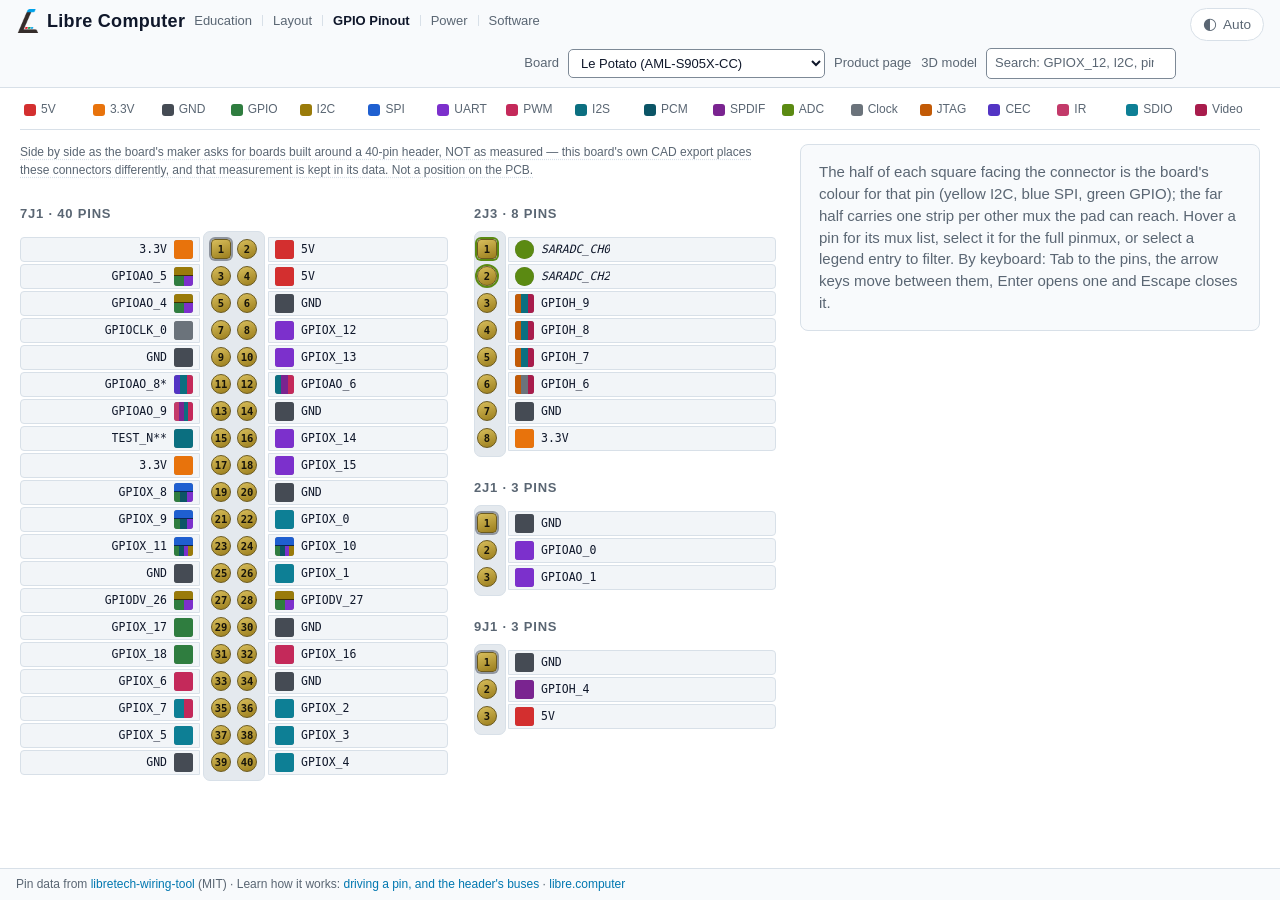
==== index.html @ 4c4eba41 "Skip link and page heading from the kit; kit re-sync - The kit's .lc-skip is the first Tab stop, to " ====
<!DOCTYPE html>
<html lang="en">
<head>
<meta charset="utf-8">
<!-- Scripts from this site only, plus the inline theme snippet by its sha256
     (tools/check-kit.py recomputes it); data, styles and images same-origin,
     data: for the kit's logo. GitHub Pages sets no headers, so it is a meta. -->
<meta http-equiv="Content-Security-Policy" content="default-src 'self'; script-src 'self' 'sha256-ACy4pj93O7g7s8NBZ36xdNPdeBUZ5qKl4pgUR78Pd7E='; style-src 'self' 'unsafe-inline'; img-src 'self' data:; object-src 'none'; base-uri 'none'; form-action 'none'">
<meta name="referrer" content="strict-origin-when-cross-origin">
<meta name="viewport" content="width=device-width, initial-scale=1">
<title>Libre Computer GPIO Pinout</title>
<meta name="description" content="Interactive GPIO pinout and pinmux reference for Libre Computer single-board computers.">
<link rel="icon" href="data:,">
<link rel="stylesheet" href="css/lc-kit.css">
<link rel="stylesheet" href="css/style.css">
<!-- Sets the theme before first paint, so a dark visitor never sees a white
     flash. Must stay inline and must stay ahead of the stylesheets; the copy
     is checked by tools/lc-ui-kit/sync.py against HEAD_SNIPPET in lc-kit.js. -->
<script>try{var p=localStorage.getItem("theme")||"auto";if(p==="dark"||(p==="auto"&&matchMedia("(prefers-color-scheme: dark)").matches))document.documentElement.classList.add("dark")}catch(e){}</script>
</head>
<body class="lc-doc">
<a class="lc-skip" href="#main">Skip to content</a>
<header class="lc-topbar">
  <div class="lc-brand">
    <a class="lc-brand-name" href="https://libre.computer">Libre Computer</a>
    <nav class="lc-sites" aria-label="Libre Computer sites">
      <a class="lc-site" href="https://education.libre.computer/">Education</a>
      <a class="lc-site" data-lc-site href="https://layout.hardware.libre.computer/">Layout</a>
      <a class="lc-site" href="/" aria-current="true">GPIO Pinout</a>
      <a class="lc-site" data-lc-site href="https://power.hardware.libre.computer/">Power</a>
      <a class="lc-site" href="https://u-boot.software.libre.computer/">Software</a>
    </nav>
  </div>
  <div class="lc-controls">
    <label for="board-select">Board</label>
    <select id="board-select" aria-label="Select board"></select>
    <input id="search" type="search" placeholder="Search: GPIOX_12, I2C, pin 7, B4…" autocomplete="off" spellcheck="false" aria-label="Search by pad, function, pin or ball">
  </div>
</header>

<nav id="legend-bar" aria-label="Mux classes"><div id="legend"></div></nav>

<div id="board-flag-slot" hidden></div>

<main id="main">
  <h1 class="lc-vh">GPIO pinout</h1>
  <section id="diagram" aria-label="Pin headers"></section>
  <aside id="panel">
    <button id="sheet-close" type="button">Close &times;</button>
    <div id="pin-detail"></div>
  </aside>
  <!-- after #panel: style.css sizes the panel by `#diagram + #panel` -->
  <p id="pin-keys" hidden>The arrow keys move between pins; Enter opens one, Escape closes it.</p>
</main>

<footer class="lc-footer">
  Pin data from <a href="https://github.com/libre-computer-project/libretech-wiring-tool">libretech-wiring-tool</a> (MIT)
  &middot; Learn how it works: <a href="https://education.libre.computer/modules/io/">driving a pin, and the header's buses</a>
  &middot; <a href="https://libre.computer">libre.computer</a>
</footer>

<div id="tooltip" class="lc-tooltip" hidden></div>
<script type="module" src="js/app.js"></script>
</body>
</html>
---- css/lc-kit.css ----
/* lc-kit 1 sha256:01a3593f5a493ef218f9acd4c7ba61a1d0033705a1d5e2420c07b28e9c751ab0 */
/* Libre Computer hardware-tool shell — shared by the GPIO pinout, the board
   layout viewer and the power tree.
 *
 * These two sites had grown the same header, the same board picker, the same
 * search box and the same footer twice, with the same seven token names holding
 * the same seven values in both. This is that shell, defined once.
 *
 * THEME. Three states, matching libre.computer: light, dark, and auto, which
 * follows the OS and is the default -- a visitor whose desktop is dark should
 * not have to ask twice. The switch is a `dark` class on <html>, set before
 * first paint by the inline script in each page's <head>, so a dark visitor
 * never sees a white flash. Light is the base and dark is the override, because
 * a stylesheet that loses its media query should degrade to the more legible
 * of the two.
 *
 * The dark values are exactly what both sites shipped before this file existed,
 * so adopting the kit changes nothing for a dark visitor and adds a light theme
 * that did not exist.
 *
 * WHAT BELONGS HERE. The shell and nothing else: page frame, top bar, brand,
 * the controls slot, notices, footer, form controls, focus, and the theme
 * button. A site's own subject matter -- the pinout's mux-class colours, the
 * layout viewer's copper-layer colours -- stays in that site's stylesheet,
 * because nothing is shared by having one file know about both.
 *
 * This file is VENDORED. Edit tools/lc-ui-kit/lc-kit.css in the monorepo and
 * run tools/lc-ui-kit/sync.py; a hand-edit here fails each site's CI.
 */

:root {
  color-scheme: light;
  /* one monospace stack for every site (pad names, addresses, code, keys) */
  --mono: ui-monospace, SFMono-Regular, "SF Mono", Menlo, Consolas, monospace;

  --bg: #ffffff;
  --bg-raised: #f8fafc;
  --bg-sunken: #eef2f6;
  --border: #d8e0e8;
  /* A field's edge is the only thing that says "type here", so it needs 3:1
     on the page (WCAG 1.4.11); --border is a divider and stays quiet.
     3.56:1 on --bg, 3.41:1 on --bg-raised. */
  --border-field: #7d8996;
  --text: #0f172a;
  --text-dim: #5a6673;
  /* Blue TEXT on the page ground, so it darkens on white (#0077b0 is 4.92:1)
     and lightens on the dark ground below. Same two shades libre.computer
     uses, and for the same contrast reason. */
  --accent: #0077b0;
  --brass: #8a6a10;
  --warn: #b45309;
  --danger: #b42318;

  --shadow: 0 1px 2px rgba(15, 23, 42, .06), 0 1px 3px rgba(15, 23, 42, .04);
}

html.dark {
  color-scheme: dark;

  --bg: #14161a;
  --bg-raised: #1d2026;
  --bg-sunken: #0e1013;
  --border: #33383f;
  --border-field: #6b737d;   /* 3.77:1 on --bg, 3.40:1 on --bg-raised */
  --text: #e8eaed;
  --text-dim: #9aa0a6;
  --accent: #4da3ff;
  --brass: #c9a227;
  --warn: #f76b15;
  --danger: #f5a3a6;

  --shadow: none;
}

*, *::before, *::after { box-sizing: border-box; }

html, body { height: 100%; }

/* Two page shapes. An app shell (the layout viewer, the power tree) is one
   window tall and scrolls only inside its panes. A document page (the
   pinout, the memory map, education) scrolls as a whole: its body carries
   class="lc-doc" and grows with its content -- a body held to the window
   would be the sticky title bar's containing block, and the bar would ride
   off the top after one screen. */
body.lc-doc { height: auto; min-height: 100%; }

body {
  display: flex;
  flex-direction: column;
  margin: 0;
  background: var(--bg);
  color: var(--text);
  font: 14px/1.45 -apple-system, "Segoe UI", Roboto, Helvetica, Arial, sans-serif;
}

a { color: var(--accent); text-decoration: none; }
a:hover { text-decoration: underline; }

/* Monospace text in the one stack (zero specificity: a site's own rule wins) */
:where(code, kbd, samp, pre) { font-family: var(--mono); }

:where(button, select, input, a, [role="button"][tabindex]):focus-visible {
  outline: 2px solid var(--accent);
  outline-offset: 1px;
}

/* ---- top bar ---------------------------------------------------------- */

/* Sticky on every site (from 700px up; a phone's bar is too tall to pin, see
   below): an app-shell page never scrolls, so it changes nothing there; a
   document page (body.lc-doc: the pinout, the memory map, education) keeps
   its title bar in view, the same everywhere. */
.lc-topbar {
  flex: none;
  display: flex;
  flex-wrap: wrap;
  align-items: center;
  gap: 14px;
  padding: 8px 16px;
  background: var(--bg-raised);
  border-bottom: 1px solid var(--border);
  position: sticky;
  top: 0;
  z-index: 10;
  font-size: 14px;  /* (the bar's own, whatever size a site sets its body text) */
}

/* CENTRED, NOT BASELINE-ALIGNED. The name's first flex item is the logo, an
   empty box, so the name's baseline is synthesised from the logo's bottom edge
   -- and baseline alignment sat the site links' text on that edge, about 6px
   below the brand text and the controls. Centring puts the logo, the name, the
   links and (via the bar's own centring) the controls on one centre line. */
.lc-brand {
  display: flex;
  flex-wrap: wrap;
  align-items: center;
  gap: 4px 9px;
  min-width: 0;
}

.lc-brand-name {
  display: inline-flex;
  align-items: center;
  gap: 7px;
  font-size: 18px;
  font-weight: 700;
  letter-spacing: .3px;
  color: var(--text);
  white-space: nowrap;
}

/* The Libre Computer mark before the name, light and dark cuts. Embedded as
   data URIs -- libre.computer's own navLogo.webp and navLogo_dark.webp,
   about 2 KB each -- so every site gets it from this one vendored file with
   no image to copy, and nothing loads from another origin. Decorative: the
   name beside it is the link text. */
.lc-brand-name::before {
  content: "";
  flex: none;
  width: 24px;
  height: 24px;
  background: center / contain no-repeat url("[data-uri]");
}
html.dark .lc-brand-name::before {
  background-image: url("[data-uri]");
}
.lc-brand-name:hover { text-decoration: none; color: var(--accent); }

.lc-brand-sub {
  font-size: 13px;
  color: var(--text-dim);
  white-space: nowrap;
}

/* SIGNAL CLASS PALETTE -- shared, because the two tools colour the SAME pins.
   The pinout draws a board's header and the layout draws that header's pads on
   the PCB, and a visitor moving between them reads the colour as meaning the
   same thing. It did not live here at first, when only one tool used it; a
   second copy in the layout's own stylesheet would be a second answer the
   first time a colour changed. Both sites now take the one definition, and
   check-kit.py fails the build if a vendored copy drifts.

   RAILS RAMP BY VOLTAGE, red through orange to yellow as the supply falls:
   12V and PoE deepest, 5V red, 3.3V orange, 1.8V yellow. The ramp used to run
   red into brown, which made 3.3V a burnt orange and 1.8V a tan -- neither
   nameable as a colour, and the three rails a reader actually reaches for on
   a header are the three that have to be told apart at a glance.

   I2C yellow / SPI blue / GPIO green match the board silkscreen. */
:root {
  --c-poe: #6e0011;
  --c-power12v: #b8000f;
  --c-power5v: #d32f2f;
  --c-power3v3: #e8730c;
  --c-powerlv: #e0a800;   /* 1.8V / 3.0V */
  --c-gnd: #454b54;
  --c-nc: #6b6547;        /* not connected */
  --c-gpio: #2f7d3f;
  --c-i2c: #9a7b0a;
  --c-spi: #1f5fd0;
  --c-uart: #7c30cc;
  --c-pwm: #c4295a;
  --c-i2s: #0b6f80;
  --c-pcm: #0b5566;
  --c-tdm: #13876b;
  --c-spdif: #7a2490;
  --c-pdm: #4a7a0a;
  --c-dac: #076a4c;
  --c-adc: #5b8a12;
  --c-clk: #6b737b;
  --c-jtag: #c25a06;
  --c-cec: #5334c4;
  --c-ir: #c33a6a;
  --c-sdio: #0d7f95;
  --c-nand: #6d5449;
  --c-video: #a81c4c;
  --c-pcie: #6a4fc4;
  --c-usb: #1f6fb5;
  --c-eth: #0d8f6a;
  --c-misc: #5a6570;
}

/* THE SERIAL CONSOLE HEADER IS COLOURED AS THE CABLE, not as a signal class.
   Ground black, TX white, RX green -- the USB-TTL lead everyone plugs into it,
   and the colours our own documentation has always named for that header:
   "2J1 Connector Highlighted in Red: Ground (BLACK) TX (WHITE) RX (GREEN)".
   Someone at the board with the cable in their hand is matching wire to pin,
   so the pin should be the colour of the wire.

   These are wire colours, so they do NOT flip with the theme -- a black lead
   is black on both. They sit on the drawn board rather than on the page. */
:root, html.dark {
  --c-wire-gnd: #14161a;
  --c-wire-tx:  #f3f5f7;
  --c-wire-rx:  #2ea043;
}

html.dark {
  --c-poe: #6e0011;
  --c-power12v: #cc0f1b;
  --c-power5v: #e5484d;
  --c-power3v3: #f76b15;
  --c-powerlv: #f5c518;   /* 1.8V / 3.0V */
  --c-gnd: #454b54;
  --c-nc: #3c3a2e;
  --c-gpio: #46a758;
  --c-i2c: #eac54f;
  --c-spi: #3b82f6;
  --c-uart: #a855f7;
  --c-pwm: #ec5f87;
  --c-i2s: #1098ad;
  --c-pcm: #0b7285;
  --c-tdm: #63e6be;
  --c-spdif: #862e9e;
  --c-pdm: #5c940d;
  --c-dac: #087f5b;
  --c-adc: #94d82d;
  --c-clk: #adb5bd;
  --c-jtag: #ff922b;
  --c-cec: #7048e8;
  --c-ir: #f06595;
  --c-sdio: #66d9e8;
  --c-nand: #8d6e63;
  --c-video: #c2255c;
  --c-pcie: #b197fc;
  --c-usb: #74c0fc;
  --c-eth: #12b886;
  --c-misc: #6c757d;
}

/* The switch between the Libre Computer sites (written by sync.py, NAV). It
   says which site this is and what the others are. The current one is a link
   to its own root, marked aria-current: on a multi-page site it is the way
   home, and on a tool it resets the page (the query is dropped). */
/* The site links wrap. Five sites in one unbreakable row ran 131px past a
   375px phone and dragged every page sideways; wrapped, the row simply gets
   taller. The brand wraps for the same reason. */
.lc-sites {
  display: flex;
  flex-wrap: wrap;
  align-items: baseline;
  gap: 4px 10px;
  font-size: 13px;
  min-width: 0;
}

.lc-site {
  white-space: nowrap;
  color: var(--text-dim);
}
.lc-site[aria-current] {
  color: var(--text);
  font-weight: 600;
}
a.lc-site:hover { color: var(--accent); text-decoration: none; }
a.lc-site:focus-visible {
  outline: 2px solid var(--accent);
  outline-offset: 2px;
  border-radius: 3px;
}

/* Separator drawn rather than typed, so it is not read out as a word and not
   selected when the visitor copies the heading. */
.lc-site + .lc-site::before {
  content: "";
  display: inline-block;
  width: 1px;
  height: 11px;
  margin-right: 10px;
  vertical-align: -1px;
  background: var(--border);
}

/* The board's own pages, beside the board picker (setBoardLinks). Small and
   dim like the site links, so the picker and the search stay the controls. */
.lc-board-links {
  display: inline-flex;
  flex-wrap: wrap;
  align-items: center;
  gap: 4px 10px;
  font-size: 13px;
}
.lc-board-links[hidden] { display: none; }
.lc-board-links a { color: var(--text-dim); white-space: nowrap; }
.lc-board-links a:hover { color: var(--accent); text-decoration: none; }
.lc-board-links a:focus-visible {
  outline: 2px solid var(--accent);
  outline-offset: 2px;
  border-radius: 3px;
}
@media (max-width: 819.98px) {
  .lc-board-links a { display: inline-block; padding: 10px 0; line-height: 20px; }
}

/* The second bar under the title bar, for a family of sites behind one switcher
   entry (Software: U-Boot, Memory, Linux). Its label and site links are
   written by sync.py (SUBNAV); the site's own pages sit at the far end, in
   .lc-subnav-pages. The same voice as education's section bar. */
.lc-subnav {
  flex: none;
  display: flex;
  flex-wrap: wrap;
  gap: 4px 18px;
  padding: 7px 16px;
  background: var(--bg);
  border-bottom: 1px solid var(--border);
  font-size: 13px;
  align-items: baseline;
}
.lc-subnav-sites,
.lc-subnav-pages {
  display: flex;
  align-items: baseline;
  gap: 4px 18px;
}
.lc-subnav-pages { margin-left: auto; }
.lc-subnav a { color: var(--text-dim); white-space: nowrap; }
.lc-subnav a:hover { color: var(--accent); text-decoration: none; }
.lc-subnav a[aria-current] { color: var(--text); font-weight: 600; }
.lc-subnav a:focus-visible {
  outline: 2px solid var(--accent);
  outline-offset: 2px;
  border-radius: 3px;
}
.lc-subnav-label {
  font-size: 11px;
  font-weight: 700;
  letter-spacing: .08em;
  text-transform: uppercase;
  color: var(--accent);
}
/* A phone: one sideways-scrolling row, not a wrap of single links. */
@media (max-width: 819.98px) {
  .lc-subnav {
    flex-wrap: nowrap;
    padding-top: 0;
    padding-bottom: 0;
    overflow-x: auto;
    scrollbar-width: none;
  }
  .lc-subnav::-webkit-scrollbar { display: none; }
  .lc-subnav a { display: inline-block; padding: 10px 0; line-height: 20px; }
  .lc-subnav-label,
  .lc-subnav-sites,
  .lc-subnav-pages { flex: none; }
}

/* A pill for a state the visitor should not have to infer, e.g. that the board
   picker is currently listing boards nobody can buy yet. */
.lc-flag {
  padding: 1px 7px;
  border-radius: 999px;
  background: var(--warn);
  /* Page ground, not white. White clears on the light caution brown and
     fails on the dark theme's bright caution orange; the dark ground on
     that orange clears. */
  color: var(--bg);
  font-size: 11px;
  font-weight: 700;
  letter-spacing: .3px;
  white-space: nowrap;
}

/* A <select> sizes itself to its widest option and will not shrink below it,
   so without the min-width:0 / max-width pair a long board name pushes the
   whole bar sideways on a phone -- measured at 495px of control on a 375px
   viewport, which moved the entire page 125px. A flex item's automatic minimum
   is its content, so flex-shrink alone never reaches it. */
.lc-controls {
  display: flex;
  align-items: center;
  gap: 9px;
  flex-wrap: wrap;
  margin-left: auto;
  min-width: 0;
  max-width: 100%;
}
.lc-controls label { color: var(--text-dim); font-size: 13px; }
.lc-controls select { min-width: 0; max-width: 100%; }

select,
input[type="search"],
input[type="text"] {
  background: var(--bg);
  color: var(--text);
  border: 1px solid var(--border-field);
  border-radius: 5px;
  padding: 5px 8px;
  font: inherit;
  font-size: 13px;
}
select:hover,
input[type="search"]:hover,
input[type="text"]:hover { border-color: var(--text-dim); }
input[type="search"] { width: 190px; }
input[type="search"]::placeholder { color: var(--text-dim); }

/* ---- skip link, visually hidden ----------------------------------------- */

/* The first Tab stop on every page: past the title bar to the page's own
   content (<a class="lc-skip" href="#main">, the target the page's <main>,
   id="main" unless it already has an id). */
.lc-skip {
  position: absolute;
  left: -999px;
  top: 0;
  z-index: 50;
  padding: 6px 10px;
  background: var(--bg-raised);
  color: var(--text);
  border: 1px solid var(--border-field);
  border-radius: 5px;
}
.lc-skip:focus { left: 8px; top: 8px; }

/* Read by a screen reader, not shown: a page heading the layout carries
   visually already, a status line. */
.lc-vh {
  position: absolute;
  width: 1px;
  height: 1px;
  overflow: hidden;
  clip-path: inset(50%);
  white-space: nowrap;
}

/* ---- theme button ------------------------------------------------------ */

.lc-theme-btn {
  display: inline-flex;
  align-items: center;
  gap: .4rem;
  padding: .35rem .75rem;
  border: 1px solid var(--border);
  border-radius: 999px;
  background: var(--bg);
  color: var(--text);
  font: inherit;
  font-size: .85rem;
  cursor: pointer;
  white-space: nowrap;
}
.lc-theme-btn:hover { border-color: var(--text-dim); }
.lc-theme-icon { font-size: 1rem; line-height: 1; }

/* Auto is the default, so it reads as the quiet state; an explicit choice is
   marked, which is the whole point of showing the state rather than a bare
   "Theme". */
.lc-theme-btn[data-theme="auto"] { color: var(--text-dim); }
.lc-theme-btn[data-theme="light"],
.lc-theme-btn[data-theme="dark"] { border-color: currentColor; }

/* THE THEME CONTROL KEEPS THE CORNER, at every width. The topbar wraps, and
   the button is its last child, so whenever the controls filled the first row
   (a phone; a tool's board picker, board links and search below ~1370px) it
   wrapped onto a line of its own at the left -- the one control whose
   position a reader relies on, moving with the content around it. Pinned to
   the top right it is always in the same place, and the row it used to take
   goes back to the page. The padding reserves its width so a long select
   cannot run underneath. (The bar is positioned -- sticky, or relative on a
   phone -- so it is the button's containing block.) The reserve applies to
   every row, so when a tool's controls wrap to a second row (about 820 to
   1430px) that row ends 104px short of the edge: the cost of a button that
   never moves. */
.lc-topbar { padding-right: 104px; }
.lc-theme-btn { position: absolute; top: 8px; right: 16px; }

@media (max-width: 560px) {
  /* The label goes before the control does: the icon plus the title attribute
     still say which state is active. */
  .lc-theme-label { display: none; }
}

/* THE NARROW BAR IS DELIBERATE ROWS, not whatever wrapping leaves. Below the
   desktop width the brand and the site links share the first row with the
   pinned theme button, whose width that row (and only that row) reserves; the
   controls get the next row and start at the left edge instead of floating
   right. The site links never wrap: a wrapped bar put one link and a dangling
   separator on a line of their own. When they do not fit they scroll
   sideways. Every link and control is at least 40px tall, the touch minimum.
   819.98px, not 820px: at exactly 820 the bar keeps the layout it already had
   there. */
@media (max-width: 819.98px) {
  .lc-topbar { padding: 8px 16px 10px; row-gap: 6px; }
  .lc-brand {
    flex: 1 1 100%;
    flex-wrap: nowrap;
    align-items: center;
    gap: 0 14px;
    padding-right: 88px;
  }
  .lc-brand-name { flex: none; min-height: 40px; }
  .lc-theme-btn { min-width: 40px; min-height: 40px; justify-content: center; }

  /* No visible scrollbar: it would sit on top of the links. */
  .lc-sites {
    flex: 1 1 auto;
    flex-wrap: nowrap;
    overflow-x: auto;
    scrollbar-width: none;
  }
  .lc-sites::-webkit-scrollbar { display: none; }
  .lc-site { display: inline-block; padding: 10px 0; line-height: 20px; }

  .lc-controls { flex: 1 1 100%; margin-left: 0; }
  .lc-controls select,
  .lc-controls input { min-height: 40px; }
  /* The search box grows into whatever its row leaves, so the board's own
     links (setBoardLinks) share its row instead of taking one of their own. */
  .lc-controls input[type="search"] { flex: 1 1 9rem; width: auto; min-width: 0; }
}

/* 16px exactly on a narrow screen or any touch screen (a tablet is wider
   than the narrow layout): below it Safari zooms the page when a field takes
   focus, and the only way back out of that zoom is a pinch. */
@media (max-width: 819.98px), (pointer: coarse) {
  .lc-controls select,
  .lc-controls input { font-size: 16px; }
}

/* A phone has no room for the links beside the brand, so they take a row of
   their own under it, and the theme button keeps the brand row's corner. The
   row bleeds to the screen edges, so a link scrolled under the edge is cut by
   the screen rather than by the bar's padding -- the cut-off word is the cue
   that the row scrolls. */
@media (max-width: 699.98px) {
  /* Four rows of bar (brand, sites, picker, search) are a quarter of a phone
     screen: on a phone the bar scrolls away with the page instead of pinning.
     Still positioned, so the theme button keeps its corner. */
  .lc-topbar { position: relative; }
  .lc-brand { flex-wrap: wrap; padding-right: 0; }
  .lc-sites {
    flex: 0 0 calc(100% + 32px);
    margin: 0 -16px;
    padding: 0 16px;
  }
}

/* ---- notices ----------------------------------------------------------- */

.lc-notices { flex: none; }

.lc-notice {
  margin: 0;
  padding: 7px 16px;
  font-size: 13px;
  background: color-mix(in srgb, var(--warn) 14%, var(--bg));
  color: var(--text);
  border-bottom: 1px solid var(--border);
}
.lc-notice.error {
  background: color-mix(in srgb, var(--danger) 14%, var(--bg));
}
.lc-notice code { font-family: var(--mono); }
/* The accent on the caution wash is too light for the notice's type.
   The underline is what says the words are a link. */
.lc-notice a { color: var(--text); text-decoration: underline; }

/* ---- footer ------------------------------------------------------------ */

.lc-footer {
  flex: none;
  padding: 7px 16px;
  background: var(--bg-raised);
  border-top: 1px solid var(--border);
  font-size: 12px;
  color: var(--text-dim);
}

/* ---- shared bits both tools grew separately ---------------------------- */

.lc-main { flex: 1; display: flex; min-height: 0; }

.lc-panel {
  flex: none;
  background: var(--bg-raised);
  border-right: 1px solid var(--border);
  overflow-y: auto;
  padding: 12px;
}

.lc-panel h3 {
  margin: 16px 0 6px;
  font-size: 11px;
  font-weight: 700;
  text-transform: uppercase;
  letter-spacing: .9px;
  color: var(--text-dim);
}
.lc-panel h3:first-child { margin-top: 0; }

/* A data table, the same on every site: ruled rows, small dim uppercase
   column headers like the panel headings above. A site adds only what its
   data needs (a sticky header, a highlighted row, a reading size). Wrap it in
   .lc-table-scroll where it may be wider than a phone: the table keeps its
   columns and scrolls sideways inside its own box, never the page. */
.lc-table {
  width: 100%;
  border-collapse: collapse;
  font-size: 0.92rem;
}
.lc-table caption { text-align: left; color: var(--text-dim); padding-bottom: .4rem; }
.lc-table th,
.lc-table td {
  text-align: left;
  vertical-align: top;
  padding: 0.35rem 0.6rem;
  border-bottom: 1px solid var(--border);
}
.lc-table thead th,
.lc-table > tr:first-child > th {
  font-size: 11px;
  font-weight: 700;
  text-transform: uppercase;
  letter-spacing: .9px;
  color: var(--text-dim);
}
.lc-table tbody th { font-weight: 600; }
.lc-table-scroll { overflow-x: auto; }

/* The small dim uppercase label: a panel heading, a column title, a
   section kicker -- the same voice as .lc-panel h3 and a table's header. */
.lc-label {
  font-size: 11px;
  font-weight: 700;
  text-transform: uppercase;
  letter-spacing: .9px;
  color: var(--text-dim);
}

/* A colour swatch: one small rounded square, wherever a colour is keyed (a
   legend, a slot in a list, a toggle). The site sets its colour; a site that
   also shows a state with it (the power tree's on/off) adds that itself. */
.lc-swatch {
  display: inline-block;
  width: 11px;
  height: 11px;
  border-radius: 2px;
  flex: none;
  vertical-align: -1px;
}

/* The hover tooltip: follows the theme like the panels, never a fixed dark
   box. The site positions it (fixed to the window or absolute in its stage)
   and picks its font (the pinout's pad names are monospace). */
.lc-tooltip {
  z-index: 20;
  pointer-events: none;
  max-width: 340px;
  padding: 6px 9px;
  border: 1px solid var(--border);
  border-radius: 6px;
  background: var(--bg-raised);
  color: var(--text);
  box-shadow: var(--shadow);
  font-size: 12px;
}
.lc-tooltip[hidden] { display: none; }

/* A chip: a small bordered token that picks one of a set (a mux on the
   pinout's pin, a step of the power sequence). It is a <button> with
   aria-pressed, so it takes focus and says which one is picked. Pressed is
   an inset accent ring plus the accent wash: not an outline, which is the
   focus ring, and not the border, which a site may use for a state (the
   power tool's on and absent). The site adds a dot or a font. */
.lc-chips { display: flex; flex-wrap: wrap; gap: 5px; }
.lc-chip {
  display: inline-flex;
  align-items: center;
  gap: 5px;
  padding: 2px 8px;
  background: var(--bg);
  border: 1px solid var(--border);
  border-radius: 4px;
  color: var(--text);
  font: inherit;
  font-size: 12px;
  line-height: 1.4;
  cursor: pointer;
}
.lc-chip:hover { border-color: var(--text-dim); }
.lc-chip[aria-pressed="true"] {
  box-shadow: inset 0 0 0 1px var(--accent);
  background-color: color-mix(in srgb, var(--accent) 16%, var(--bg));
  color: var(--text);
}

.lc-seg { display: flex; gap: 5px; }
.lc-seg button {
  flex: 1;
  padding: 6px 8px;
  background: var(--bg-sunken);
  border: 1px solid var(--border);
  border-radius: 5px;
  color: var(--text-dim);
  font: inherit;
  font-size: 12px;
  font-weight: 600;
  cursor: pointer;
}
.lc-seg button:hover { border-color: var(--text-dim); color: var(--text); }
.lc-seg button[aria-pressed="true"] {
  background: color-mix(in srgb, var(--accent) 16%, var(--bg));
  border-color: var(--accent);
  /* The accent is the border and the wash. As 12px ink on the light wash
     it is too light. The words stay page ink in both themes. */
  color: var(--text);
}

.lc-toggle {
  display: flex;
  align-items: center;
  gap: 8px;
  width: 100%;
  margin-bottom: 2px;
  padding: 4px 7px;
  background: transparent;
  border: 1px solid transparent;
  border-radius: 4px;
  color: var(--text);
  font: inherit;
  font-size: 12px;
  text-align: left;
  cursor: pointer;
}
.lc-toggle:hover { background: var(--bg-sunken); }
/* Off is dimmer type and a faded swatch, not a faded control. Opacity on
   the whole row takes the label below body text in both themes. */
.lc-toggle[aria-pressed="false"] { color: var(--text-dim); }
.lc-toggle[aria-pressed="false"] .lc-swatch { opacity: .45; }
.lc-toggle .lc-name {
  flex: 1;
  overflow: hidden;
  text-overflow: ellipsis;
  white-space: nowrap;
}
.lc-toggle .lc-count { flex: none; color: var(--text-dim); font-size: 11px; }

[hidden] { display: none !important; }
---- css/style.css ----
/* Libre Computer GPIO Pinout — dark theme, board-shaped header layout */

/* The page frame, top bar, brand, controls, notices, footer, form controls and
   theme button come from css/lc-kit.css, which the board layout viewer uses
   too. What is here is the pinout itself.
 *
 * MUX CLASS PALETTE. These are the single source for a class's colour --
 * js/app.js reads them through classColor() rather than carrying its own
 * copies, which is what makes the palette theme-aware. The reasoning behind
 * the relationships (the voltage ramp's lightness ordering, PoE's depth, the
 * CIE Lab spacings that hold adjacent classes apart) sits with CLASS_INFO in
 * js/app.js, because it is about what the classes mean.
 *
 * The DARK set below is the palette as originally designed, unchanged. The
 * light set is that palette taken onto white: hue and ordering are preserved,
 * and lightness is pulled down on the classes that were tuned to glow on a
 * dark ground -- I2C's yellow, ADC's lime, SDIO's cyan, TDM's mint and PCIe's
 * lavender all fall below 3:1 against white as drawn, and a swatch nobody can
 * see is a swatch that is not saying anything. The already-dark classes (PoE,
 * NC, GND) barely move: they read correctly on either ground. */
/* The signal-class palette (--c-power5v, --c-i2c, ...) is NOT here. It moved
   to lc-kit.css when the layout viewer began colouring the same header's pads
   with it: one palette, both tools, so a colour means the same thing on either
   site. What stays are the two backgrounds only this page draws. */
:root {
  --bg-pin: #f2f5f8;
  --bg-connector: #e4e9ee;
}

html.dark {
  --bg-pin: #22262d;
  --bg-connector: #0e1013;
}

/* The page frame, the top bar and its brand and controls, the form controls
   and the footer all come from the kit, the same shell the layout viewer and
   the power tree use. The bar is that shell: brand at the left edge, board
   picker and search at the right. The pin drawings stay in the column below.

   The pinout is a reference you read at a glance, so the frame is the window:
   header, board and detail panel are all visible at once and the document
   never scrolls. Only a column that genuinely overflows scrolls, inside
   itself. On a narrow window the page does scroll; the footer stays pinned,
   and so does the top bar down to the kit's phone width, where it is too
   tall to pin and scrolls away.

   A sticky element is bounded by its containing block, and so is a flex
   item's place in it: with the kit's `height: 100%` the body is one screen
   tall, the drawings spill out of it, and the top bar scrolls away after one
   screen while the footer rides up into the middle of the page. So the body
   grows with its content here (body.lc-doc, the kit's document page), and the
   locked frame below puts the fixed height back where the document never
   scrolls. */
body { font-size: 15px; }

/* (the top bar is sticky in the kit, on every site) */
.lc-footer { position: sticky; bottom: 0; z-index: 10; }

/* ---- layout ---- */

main {
  flex: 1 1 auto;
  min-height: 0;
  display: flex;
  flex-wrap: wrap;
  gap: 24px;
  padding: 14px 20px 10px;
  max-width: 1280px;
  width: 100%;
  margin: 0 auto;
}

#diagram {
  flex: 1 1 620px;
  min-width: 0;
  min-height: 0;
  overflow: auto;
  display: flex;
  flex-wrap: wrap;
  gap: 26px;
  align-content: flex-start;
}

#panel {
  flex: 1 1 320px;
  min-width: 300px;
  max-width: 460px;
  min-height: 0;
  overflow: auto;
}

/* ---- unreleased / pre-production boards (?hidden=1; the flag is the kit's) ---- */

/* Its own full-width bar between the legend and main, aligned with them:
   inside #diagram the packed layout's column wrap gave it a whole column. */
#board-flag-slot {
  flex: none;
  width: 100%;
  max-width: 1280px;
  margin: 0 auto;
  padding: 12px 20px 0;
}
#board-flag-slot[hidden] { display: none; }

/* A box in the page, in the kit notice's caution wash and ink */
.board-flag {
  background: color-mix(in srgb, var(--warn) 14%, var(--bg));
  border: 1px solid color-mix(in srgb, var(--warn) 45%, var(--border));
  border-radius: 6px;
  padding: 8px 12px;
  color: var(--text);
  font-size: 13px;
}

/* ---- headers ---- */

.header-block { break-inside: avoid; }

.header-block h2 {
  font-size: 13px;
  font-weight: 600;
  color: var(--text-dim);
  margin: 0 0 7px;
  text-transform: uppercase;
  letter-spacing: .8px;
}

/* Physical shape: odd-pin rail | pin numbers | even-pin rail. */
.pin-grid-dual {
  position: relative;
  display: grid;
  grid-template-columns: minmax(150px, 1fr) 26px 26px minmax(150px, 1fr);
  row-gap: 2px;
  column-gap: 0;
  max-width: 620px;
  padding: 6px 0;
}

.pin-grid-strip {
  position: relative;
  display: grid;
  grid-template-columns: 26px minmax(200px, 1fr);
  row-gap: 2px;
  column-gap: 0;
  max-width: 320px;
  padding: 6px 0;
}

/* The black plastic body the pads sit in. */
.connector-body {
  position: absolute;
  top: 0;
  bottom: 0;
  left: 50%;
  transform: translateX(-50%);
  width: 62px;
  background: var(--bg-connector);
  border: 1px solid var(--border);
  border-radius: 7px;
  z-index: 0;
}

.pin-grid-strip::before {
  content: "";
  position: absolute;
  z-index: 0;
  top: 0;
  bottom: 0;
  left: 0;
  width: 32px;
  background: var(--bg-connector);
  border: 1px solid var(--border);
  border-radius: 7px;
}

/* ---- numbered pads (the metal pins) ---- */

.pin-pad {
  position: relative;
  z-index: 1;
  align-self: center;
  justify-self: center;
  width: 20px;
  height: 20px;
  line-height: 18px;
  text-align: center;
  border: 1px solid #6b5a1f;
  border-radius: 50%;
  background: linear-gradient(160deg, #d8be5c, #9a7d1c);
  color: #17140a;
  font-family: var(--mono);
  font-size: 10.5px;
  font-weight: 600;
  cursor: pointer;
  user-select: none;
}

/* Pin 1 is square on the silkscreen — keep that cue. */
/* The pin-1 ring sits on the connector body. White marks it on the dark body
   and disappears on the light one, so the ring is the page ink. */
.pin-pad.first { border-radius: 4px; box-shadow: 0 0 0 2px color-mix(in srgb, var(--text) 40%, transparent); }

.pin-blank { display: block; }

/* ---- name rails ---- */

.pin {
  position: relative;
  z-index: 1;
  display: flex;
  align-items: center;
  gap: 7px;
  min-height: 22px;
  padding: 2px 6px;
  background: var(--bg-pin);
  border: 1px solid var(--border);
  border-radius: 4px;
  cursor: pointer;
  font-family: var(--mono);
  font-size: 11.5px;
  white-space: nowrap;
  overflow: hidden;
}

.pin.side-left {
  justify-content: flex-end;
  margin-right: 8px;
  border-top-right-radius: 0;
  border-bottom-right-radius: 0;
}

.pin.side-right {
  justify-content: flex-start;
  margin-left: 8px;
  border-top-left-radius: 0;
  border-bottom-left-radius: 0;
}

.pin .pin-label { overflow: hidden; text-overflow: ellipsis; }

/* One header position, two SoC lines (each through its own series resistor) */
.pin-stack { display: flex; flex-direction: column; gap: 2px; min-width: 0; }
.pin-stack.side-left { align-items: stretch; }

/* ---- mux square ----
   Top half = the board's colour for that pin; bottom half = one vertical
   strip per mux the pad can be switched to.

   The two splits run in different directions on purpose. The primary is one
   band across the tile, so it reads as a single fact at a glance; the
   alternates are a picket of narrow verticals, so their COUNT is legible
   without counting. Splitting both the same way made a four-mux pin look like
   a five-band gradient with no way to tell which band was the answer. */

.mux-square {
  display: flex;
  /* -reverse, because the JS appends alts then primary and the primary
     belongs on top -- the pin's own colour is read first. */
  flex-direction: column-reverse;
  flex: none;
  width: 19px;
  height: 19px;
  border-radius: 3px;
  overflow: hidden;
  box-shadow: 0 0 0 1px #0006 inset;
}

/* near-left/near-right no longer flip anything: with a horizontal split
   there is no side facing the connector. Kept as hooks the JS still
   sets, so a future layout can use them. */

.mux-alts {
  flex: 1 1 50%;
  display: grid;
  grid-auto-flow: column;      /* stripes stay VERTICAL within the top band */
  grid-auto-columns: 1fr;
  min-width: 0;
}

.mux-primary { flex: 1 1 50%; }

/* No primary half to sit beside: the alternates take the tile. */
.mux-square.alts-only .mux-alts { flex: 1 1 100%; }

.mux-square .mux-primary { border-bottom: 1px solid #0009; }
.mux-square.solid .mux-primary { border: 0; }

/* Power and ground have no alternates -- one solid colour reads better. */
.mux-square.solid .mux-alts { display: none; }
.mux-square.solid .mux-primary { flex-basis: 100%; }
.mux-square.alts-only .mux-primary { display: none; }

.mux-strip { display: block; }

/* Analog pads (SARADC in, DAC line-out) are not digital GPIO: no mux, no pull
   or drive control, no digital thresholds. Round tile + round-ringed pad, so
   they never read as one more switchable GPIO. */
.pin[data-analog] .mux-square { border-radius: 50%; }
.pin[data-analog] .pin-label { font-style: italic; }
.pin-pad[data-analog] { box-shadow: 0 0 0 2px var(--c-adc); }

/* ---- states ---- */

.pin.hl, .pin-pad.hl { outline: 2px solid var(--accent); outline-offset: -1px; }
.pin.hover, .pin-pad.hover { filter: brightness(1.25); }
.pin.dim, .pin-pad.dim { opacity: .18; }
/* White was the dark theme's ink. On the light pin the same ring is the
   background, so a selected pin and a search hit had no mark. */
.pin.match, .pin-pad.match,
.pin.selected, .pin-pad.selected { outline: 2px solid var(--text); outline-offset: -1px; }
/* After the states, so the keyboard's ring wins over a selected or matched
   pin's outline (the kit's ring is :where(), weight 0), and a faded pin that
   has focus is drawn at full strength. Drawn inside: the rails sit flush in
   a clipped stack. */
.pin:focus-visible { outline: 2px solid var(--accent); outline-offset: -2px; opacity: 1; }

/* ---- detail panel ---- */

#pin-detail {
  background: var(--bg-raised);
  border: 1px solid var(--border);
  border-radius: 8px;
  padding: 16px 18px;
  margin-bottom: 20px;
}

#pin-detail h3 {
  margin: 0 0 4px;
  font-size: 17px;
  display: flex;
  align-items: center;
  gap: 10px;
}

.cls-badge {
  display: inline-block;
  width: 12px;
  height: 12px;
  border-radius: 3px;
  flex: none;
}

#pin-detail table {
  border-collapse: collapse;
  margin-top: 10px;
  width: 100%;
  font-size: 13px;
}

#pin-detail th {
  text-align: left;
  color: var(--text-dim);
  font-weight: 500;
  padding: 3px 12px 3px 0;
  vertical-align: top;
  white-space: nowrap;
}

#pin-detail td {
  font-family: var(--mono);
  font-size: 12.5px;
  padding: 3px 0;
  word-break: break-word;
}

/* Qualified with the id, because the generic `#pin-detail th/td` padding above
   outranks a class on its own -- these column gaps were being dropped, which
   only showed once the table had no slack to spread and the field and write
   values ran together. */
.mux-table { margin-top: 14px; border-top: 1px solid var(--border); }
#pin-detail .mux-table th { padding: 11px 12px 3px 0; font-size: 12px; }
#pin-detail .mux-table td { padding: 3px 12px 3px 0; white-space: nowrap; }
#pin-detail .mux-table tr.mux-flag td { white-space: normal; font-size: 11px; color: var(--text-dim);
  padding-bottom: 6px; }

/* ---- electrical section ---- */

.elec-head {
  margin: 16px 0 0;
  padding-top: 10px;
  border-top: 1px solid var(--border);
  font-size: 13px;
  font-weight: 600;
  letter-spacing: .6px;
  text-transform: uppercase;
  color: var(--text-dim);
}

.dc-table { margin-top: 10px; }
#pin-detail .dc-table th { font-size: 11.5px; padding: 3px 8px 3px 0; }
#pin-detail .dc-table th[colspan] { color: var(--text); padding-top: 11px; }
#pin-detail .dc-table td { padding: 3px 8px 3px 0; white-space: nowrap; }
.dc-table td.dc-sym { font-family: inherit; font-size: 12px; color: var(--text-dim); }

.elec-note, .elec-analog, .elec-none { margin-top: 8px; font-size: 12px; }

/* The source citation is a title on .elec-head now -- see renderElectrical. */
.elec-head[title] { cursor: help; text-decoration: underline dotted var(--border); }

/* The kit's .lc-chip; this page's own: mux names in monospace, the class
   dot, and the accent border on the mux the board's reference names. */
.func-chip { font-family: var(--mono); }
.func-chip.ref { border-color: var(--accent); color: var(--accent); }
/* accent ink on the accent wash is too light; pressed reads in page ink */
.func-chip.ref[aria-pressed="true"] { color: var(--text); }

.chip-dot {
  width: 8px;
  height: 8px;
  border-radius: 2px;
  flex: none;
}

/* A mux name standing in for the pad name. Inverting the label to white
   reads on the dark pin and vanishes on the light one, which is the moment
   the rails are showing the name you asked for. The accent border is what
   says the name was rewritten; the ink stays the page's. */
.pin.relabelled { border-color: var(--accent); }
.pin.relabelled .pin-label { font-weight: 700; }

pre.usage {
  background: var(--bg);
  border: 1px solid var(--border);
  border-radius: 6px;
  padding: 8px 10px;
  font-size: 12px;
  overflow-x: auto;
  margin: 10px 0 0;
}

.muted { color: var(--text-dim); margin: 0; }

/* Only the bottom sheet needs a way out that is not the pin itself -- with a
   pane beside the drawing the pin is always on screen to click again. */
#sheet-close { display: none; }

/* ---- legend (also a mux filter) ---- */

/* Its own full-width row above the headers, not a footnote under the detail
   card. The swatches are the key to every colour in the drawings AND the mux
   filter, so they belong where the drawings are read from -- below the card
   they sat off-screen on a long pin list, which is exactly when a reader
   wants to know what a colour means. main wraps, so a 100% basis puts the
   legend on a line of its own ahead of the diagram and the panel. */
/* Its own band between the controls and the headers, not a footnote under
   the detail card. The swatches are the key to every colour in the drawings
   AND the mux filter, so they belong where the drawings are read from --
   under the card they sat off-screen on a long pin list, which is exactly
   when a reader wants to know what a colour means.

   Outside main, because main is deliberately nowrap on desktop: it is a
   locked two-column frame, so a full-width flex sibling cannot get a line of
   its own there and would squeeze the diagram to zero instead. */
#legend-bar {
  flex: none;
  width: 100%;
  max-width: 1280px;
  margin: 0 auto;
  padding: 12px 20px 0;
}

/* One row of equal columns rather than a wrapped list of ragged chips. The
   entries are a KEY -- read by scanning for a colour, not by reading text --
   and a ragged wrap makes every scan start over on the next line. Equal
   columns give the eye a fixed stride.

   grid-auto-flow: column with auto-columns is what keeps it to one line: no
   count is hardcoded, so a board with 14 classes and one with 19 both fill
   the width. minmax(0, 1fr) lets a column shrink below its content so the
   row never overflows -- the label ellipses instead, and the full name is in
   the title. */
#legend {
  display: grid;
  grid-auto-flow: column;
  grid-auto-columns: minmax(0, 1fr);
  gap: 0 4px;
  padding: 0 2px 10px;
  border-bottom: 1px solid var(--border);
}

.legend-item {
  display: flex;
  align-items: center;
  gap: 5px;
  min-width: 0;              /* or a long label refuses to let its column shrink */
  /* a <button>: none of the button's own box, font or alignment */
  margin: 0;
  border: 0;
  background: transparent;
  font: inherit;
  font-size: 12px;
  text-align: left;
  color: var(--text-dim);
  cursor: pointer;
  border-radius: 4px;
  padding: 1px 2px;
}

.legend-item span:last-child {
  overflow: hidden;
  text-overflow: ellipsis;
  white-space: nowrap;
}

.legend-item:hover { color: var(--text); }
.legend-item.active {
  color: var(--text);
  background: color-mix(in srgb, var(--text) 8%, transparent);
}

.legend-swatch {
  width: 12px;
  height: 12px;
  border-radius: 3px;
  flex: none;
}

/* ---- tooltip ---- */

/* The kit's .lc-tooltip (theme-following, as on the layout viewer); this
   page's own: fixed to the window, pad names in monospace, line breaks kept */
#tooltip {
  position: fixed;
  font-family: var(--mono);
  white-space: pre-line;
}

/* Portrait is stacked at ANY width, not just below 900px. A 1024x1366 tablet
   clears the width gate while being far taller than it is wide, and the
   landscape frame served it a 630px diagram beside a 330px panel with 1216px
   of height mostly empty. Given a tall screen the right move is to give the
   drawing the whole width and let the page scroll, which is what portrait is
   for.

   Keyed on aspect-ratio, not `orientation`: that feature follows the SCREEN,
   so a tall viewport on a landscape display still reports landscape and the
   frame stayed locked. Aspect ratio is computed from the viewport, which is
   the thing the layout has to fit. */
@media (max-width: 900px), (max-aspect-ratio: 1/1) {
  main { padding: 16px 12px 30px; }
  /* Stay flush with main's narrow gutter, or the legend hangs 8px proud. */
  #legend-bar { padding: 12px 12px 0; }
  /* One line is a wide-screen affordance. Below this, nineteen equal
     columns would be ~45px each and every label would ellipse away, so
     the key goes back to wrapping and each entry keeps its name. */
  #legend { display: flex; flex-wrap: wrap; gap: 6px 14px; }
  /* The pane gets the width, not a 300px column beside a drawing that needs
     every pixel of it -- main wraps here, so this is one column. */
  /* Take the whole line: at 1024px the diagram's 620px basis and the panel's
     320px still fit side by side, so wrapping alone never stacks them. */
  #panel { flex: 1 1 100%; max-width: none; min-width: 0; }
  /* (the title bar's controls -- 16px on a phone, the search box growing
     into its row -- are the kit's, the same on every site) */
  .pin-grid-dual { grid-template-columns: 1fr 24px 24px 1fr; }

  /* ---- touch targets ----

     There is no cursor to aim with, so the row is the target: the numbered
     pad and the name rail both select the same pin, and the rail is the one
     with room to be big -- ~136x40 at 360px, comfortably past the 44px
     guidance in its long axis. The pad cannot join it sideways: its column is
     24px wide and the odd and even pads are adjacent, so a 44px-wide hit box
     would reach into the neighbouring PIN and turn a near-miss into a
     confident wrong answer. It grows to fill its column and the row instead
     (24x40), and the rail carries the guidance. */
  .pin { font-size: 10.5px; padding: 3px 5px; min-height: 40px; }

  .pin-pad {
    width: 22px;
    height: 22px;
    line-height: 20px;
    font-size: 11px;
  }

  /* Ink stays inside the connector body; the hit box stops at the column and
     the row, so no two pads share one. */
  .pin-pad::after {
    content: "";
    position: absolute;
    inset: -9px -1px;
  }

  /* A 12px swatch with 2px of padding is a 16px target. */
  .legend-item { padding: 7px 6px; }

  /* ---- detail as a bottom sheet ----

     One column means the pane sits under the drawing, and on a 390x844
     viewport that put it 1280px down -- off-screen at the moment a tap asks
     for it. It stays in flow while nothing is selected, because the intro
     paragraph is worth meeting on the way past, and is lifted over the
     drawing once a pin is selected so the answer arrives where the question
     was asked. Tapping the pin again, or Close, puts it back. */
  body.pin-open #panel {
    position: fixed;
    left: 0;
    right: 0;
    bottom: 0;
    z-index: 15;
    max-height: 60vh;
    overflow: auto;
    background: var(--bg-raised);
    border-top: 1px solid var(--border);
    box-shadow: 0 -10px 30px #000a;
  }

  body.pin-open #pin-detail { border: 0; margin: 0 12px 16px; }

  /* The pinmux and DC tables are nowrap on purpose -- a register field or a
     threshold broken over two lines stops being one fact -- so at this width
     they are wider than the pane and the columns close up until the field and
     the write value touch. Each scrolls in its own box instead. */
  #pin-detail .mux-table, #pin-detail .dc-table {
    display: block;
    overflow-x: auto;
  }

  /* The sheet covers the bottom 60vh, so the diagram needs somewhere to
     scroll to -- otherwise the last rows of a header can never be read while
     a pin is open, and scrollIntoView on the selected pin has no room to
     work. Both numbers track max-height above. */
  body.pin-open main { padding-bottom: 62vh; }
  /* The sticky footer sits under the sheet: hidden, so Tab past the sheet's
     last link does not land on a link nobody can see. */
  body.pin-open .lc-footer { visibility: hidden; }
  .pin, .pin-pad { scroll-margin-bottom: 62vh; }

  body.pin-open #sheet-close {
    display: block;
    position: sticky;
    top: 0;
    z-index: 1;
    width: 100%;
    padding: 12px 14px;
    background: var(--bg-raised);
    border: 0;
    border-bottom: 1px solid var(--border);
    color: var(--text-dim);
    font: inherit;
    font-size: 13px;
    text-align: right;
    cursor: pointer;
  }
}

/* Phone portrait: the dual header's width budget.

   At 360px the drawing gets 336px, and the grid spends 48 of it on the two
   pin-number columns -- so each name rail is 144px, and everything the rail
   is not spending on the name (margin, padding, border, mux tile, gap) comes
   straight off the name. The longest label in the data today is 17 chars
   (GPIO2_C0/GPIO2_C1 on the Renegade pin the board ties to two SoC lines,
   Ethernet_SYNC_OUT on the CM4/CM5), which is 102px at 10px in a monospace
   whose advance is 0.6em. MEASURED in a 360px emulated viewport, not
   computed: with a 6px margin the label box was 100px and every 17-char
   name ellipsed by 2px (an earlier version of this note said 107px, which
   was arithmetic). A 3px margin gives 103px. A longer name than that
   ellipses rather than overflowing, which is the fallback, not the plan: if
   one appears, measure again (tools: an emulated viewport, not a resized
   window -- desktop Chromium will not size a window below ~500px).

   At 320px the label box is 83px (13 chars; measured): 28 names across the
   18 boards ellipsed there. The 340px block below buys the width back
   without shrinking the type. */
@media (max-width: 420px) {
  .pin {
    font-size: 10px;
    padding: 3px 4px;
    gap: 4px;
  }
  .pin.side-left { margin-right: 3px; }
  .pin.side-right { margin-left: 3px; }
  .mux-square { width: 17px; height: 17px; }
}

/* The narrowest phones (320px). The mux tile and its gap cost 21px of an 83px
   name box, and type under 10px is not an option, so the tile gives way: the
   pin's own colour becomes a 3px edge on the side facing the connector, drawn
   as an inset shadow so it takes no width, and the label gets 104px -- the
   17-char budget again. The alternates the tile's stripes showed are still
   in the detail sheet's Muxes row and behind the legend's filters. */
@media (max-width: 340px) {
  .pin .mux-square { display: none; }
  .pin.side-left { box-shadow: inset -3px 0 0 var(--pin-color); }
  .pin.side-right { box-shadow: inset 3px 0 0 var(--pin-color); }
}

/* ---- one-page frame (desktop) ----

   Wide enough for both columns side by side: pin the frame to the window so
   header, board and detail panel are visible together and the document never
   scrolls. A column taller than the frame scrolls inside itself -- a long
   electrical table moves the panel, not the page. Below this size the columns
   wrap and the page scrolls normally, because a locked frame would clip them. */

@media (min-width: 900px) and (min-height: 560px) and (min-aspect-ratio: 1/1) {
  /* (body.lc-doc, as specific as the kit's grow-with-content rule, so the
     frame wins here) */
  html, body.lc-doc { height: 100%; }
  body { overflow: hidden; }
  main { flex-wrap: nowrap; }
  #diagram, #panel { max-height: 100%; }
  /* Stack the headers into COLUMNS rather than rows. Each keeps its natural
     width -- a 40-pin header is wide because two rails of pad names are wide,
     and squeezing it to share a row only ellipses the names. What wastes
     space is a 4-pin header owning a whole row: La Frite's 2J2 and 9J5 are
     four pins each next to a 20-row 7J1, so column wrap puts them one above
     the other in the gap 7J1 leaves rather than on rows of their own.

     Needs the definite height the one-page frame already gives #diagram,
     which is why this lives here and not in the base rule -- below this size
     the diagram has no bounded height and a column wrap would make one very
     tall column. */
  #diagram { flex-flow: column wrap; }
  .header-block { flex: none; }
  /* In the packed layout the panel stays at its basis and the diagram takes
     the rest. Growing both shared the slack with a detail panel that does not
     need it, and two 100-pin module connectors side by side then overran the
     diagram by a rail of pad names (Alta CM at 1920x1080: J2's right rail
     clipped behind a scrollbar). The board view sizes itself to its content
     instead (flex-basis: min-content below), so this does not touch it. */
  #diagram:not(.board-view) + #panel { flex-grow: 0; }

  /* ---- board view ----

     Where something says how a board's connectors go together, the column
     packing above is replaced by that arrangement: from the maker's own
     direction, the sides they describe; from the maker's rule for boards built
     around a 40-pin header, every other connector in the column to its right
     instead of underneath it; and failing both, from measured millimetres, a
     header near the top-left edge of the PCB drawn near the top-left. Tracks
     are written by the JS from the data (see boardGrid in js/app.js) -- there
     are no coordinates in this file, and a board none of the three covers
     never reaches this rule. Which of the three is on screen is the note's
     job, not the grid's: the drawing looks the same and the claims do not.

     Grid, not free positioning: the drawing is not to scale and cannot be --
     a 2.5 mm connector needs two rails of pad names, which is a couple of
     hundred pixels -- so absolute positions computed from millimetres would
     put the blocks on top of each other. The grid keeps the ordering the
     millimetres establish and lets each block keep the width its names need,
     which is the budget the pad labels are competing for.

     It lives inside the one-page frame with the column packing it replaces:
     both need #diagram to have a definite size, and portrait/mobile
     deliberately falls back to the stacked single column (see the
     max-aspect-ratio block above) -- a phone is not wide enough to say
     anything true about left and right. */
  #diagram.board-view {
    display: grid;
    /* The packed layout asks for 620px and wraps into as many columns as it
       gets; the board view cannot wrap -- its column count is the board's --
       so it has to ask for what the arrangement actually needs, or the panel
       keeps width the drawing then has to scroll to reach. Still `1 1`, so a
       window too narrow for the whole board shrinks the diagram and scrolls
       it inside itself rather than pushing the page sideways. */
    flex-basis: min-content;
    /* grid-template-columns is set inline from the layout data. */
    grid-auto-rows: min-content;
    justify-content: start;
    align-content: start;
    gap: 26px;
  }

  #diagram.board-view > .board-note { grid-column: 1 / -1; }

  /* Only shown where the arrangement it describes is the one on screen. */
  #diagram.board-view > .board-note { display: block; }

  /* Two connectors that overlap on both axes are one position on the board,
     so they share a cell and stack inside it. */
  #diagram.board-view .board-cell {
    display: flex;
    flex-direction: column;
    gap: 22px;
    /* An `auto` grid track will happily size a cell below the width its pin
       grid asks for, and the first thing that gives is the name rails -- which
       is the one budget this drawing has no slack in, because a pad label that
       ellipses stops being a pad label. min-content is the pin grid's own
       floor (two 150px rails plus the two number columns), so the track can
       still shrink to fit the window, just never past the names. */
    min-width: min-content;
  }
}

/* Says what the arrangement is — and which KIND it is: measured off the PCB,
   directed by the board's maker for this board, or the maker's rule for boards
   of this shape — with the citation behind the same hover the electrical
   section uses. Without it a reader is entitled to assume the
   drawing is to scale, and it is not: only the ordering is from the board.

   Hidden by default and turned on inside the one-page frame, because that is
   the only place the board arrangement is drawn: portrait stacks the headers
   in map order, and a note claiming they sit where the PCB puts them would be
   describing a layout that is not on the screen. */
/* Outside the board view the cell is not a box at all: `contents` takes it out
   of layout and hands its header blocks straight back to #diagram, so dropping
   the class -- on a phone, or when the arrangement will not fit (see
   fitBoardView) -- restores the packed layout exactly, with no second code
   path to keep in step. */
.board-cell { display: contents; }

.board-note {
  display: none;
  margin: 0;
  color: var(--text-dim);
  font-size: 12px;
  text-decoration: underline dotted var(--border);
  text-underline-offset: 3px;
  cursor: help;
}

/* ---- the operating point this board actually runs ---- */

/* A selectable rail prints both tables, and only one of them is true of the
   board in front of you. The active one is marked in the border and the
   heading rather than by hiding the other: the inactive figures still belong
   to the pad, and a reader checking a design against the datasheet needs to
   see that the choice exists. */
.dc-table.dc-active {
  border-left: 3px solid var(--accent);
}

.dc-table.dc-active th[colspan] {
  color: var(--text);
  font-weight: 700;
}

.dc-table.dc-inactive {
  opacity: .55;
}

/* (#board-notice, shown only when ?board= named something this page cannot
   display, is the kit's .lc-notice, as on the layout and power tools) */
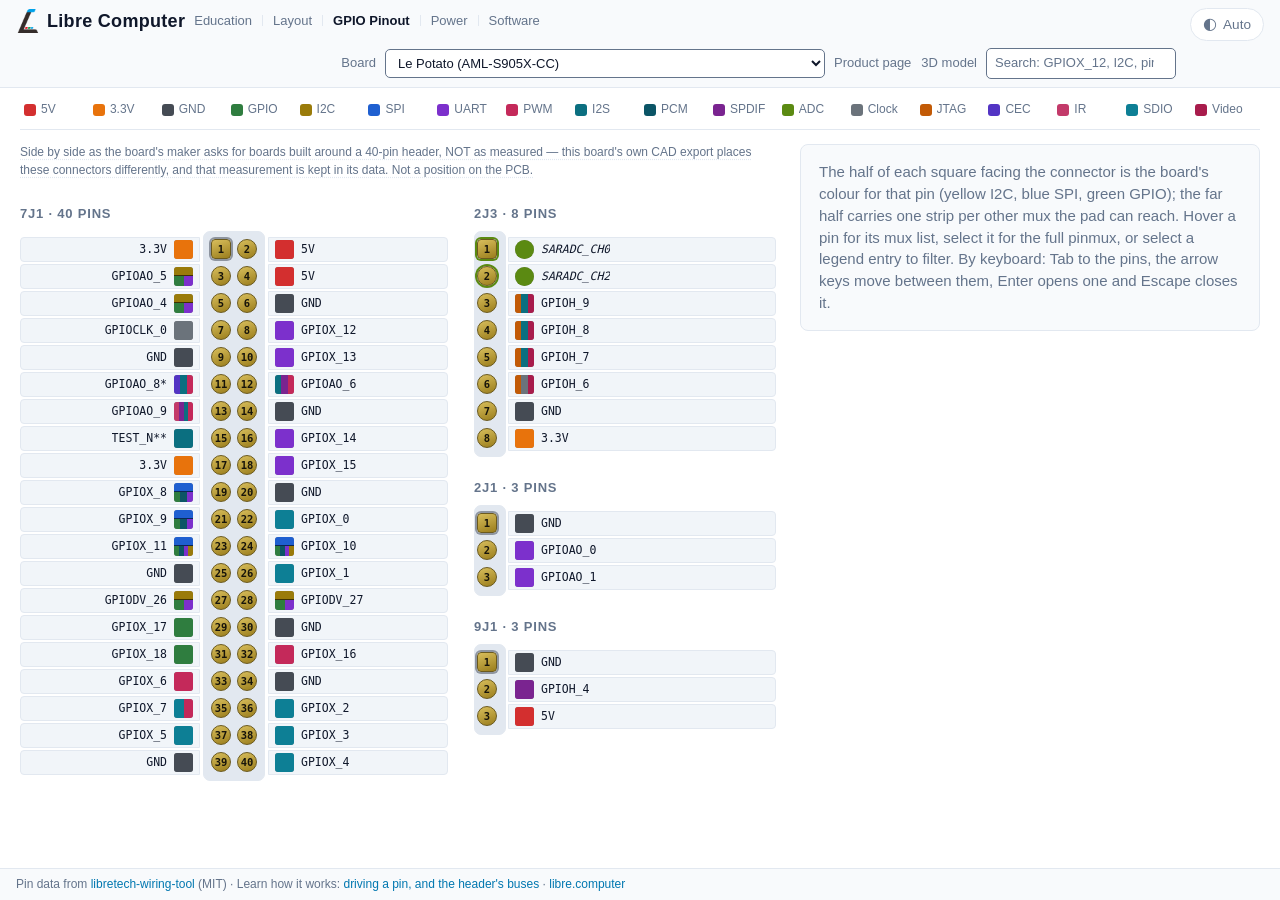
==== commit ae08454b: "lc-kit: libre.computer's palette, and the embed's theme from the first paint Synced from the monorep" ====
--- a/index.html
+++ b/index.html
@@ -5,7 +5,7 @@
 <!-- Scripts from this site only, plus the inline theme snippet by its sha256
      (tools/check-kit.py recomputes it); data, styles and images same-origin,
      data: for the kit's logo. GitHub Pages sets no headers, so it is a meta. -->
-<meta http-equiv="Content-Security-Policy" content="default-src 'self'; script-src 'self' 'sha256-ACy4pj93O7g7s8NBZ36xdNPdeBUZ5qKl4pgUR78Pd7E='; style-src 'self' 'unsafe-inline'; img-src 'self' data:; object-src 'none'; base-uri 'none'; form-action 'none'">
+<meta http-equiv="Content-Security-Policy" content="default-src 'self'; script-src 'self' 'sha256-oHIc59mqgn9ICn5smlJlKAoSorMm9lRvLXPlZJXSqW8='; style-src 'self' 'unsafe-inline'; img-src 'self' data:; object-src 'none'; base-uri 'none'; form-action 'none'">
 <meta name="referrer" content="strict-origin-when-cross-origin">
 <meta name="viewport" content="width=device-width, initial-scale=1">
 <title>Libre Computer GPIO Pinout</title>
@@ -16,7 +16,7 @@
 <!-- Sets the theme before first paint, so a dark visitor never sees a white
      flash. Must stay inline and must stay ahead of the stylesheets; the copy
      is checked by tools/lc-ui-kit/sync.py against HEAD_SNIPPET in lc-kit.js. -->
-<script>try{var p=localStorage.getItem("theme")||"auto";if(p==="dark"||(p==="auto"&&matchMedia("(prefers-color-scheme: dark)").matches))document.documentElement.classList.add("dark")}catch(e){}</script>
+<script>try{var q=new URLSearchParams(location.search),e=q.get("embed")==="1",t=e&&q.get("theme");if(e)document.documentElement.classList.add("lc-embed");var p=t==="light"||t==="dark"?t:localStorage.getItem("theme")||"auto";if(p==="dark"||(p==="auto"&&matchMedia("(prefers-color-scheme: dark)").matches))document.documentElement.classList.add("dark")}catch(x){}</script>
 </head>
 <body class="lc-doc">
 <a class="lc-skip" href="#main">Skip to content</a>
--- a/css/lc-kit.css
+++ b/css/lc-kit.css
@@ -1,4 +1,4 @@
-/* lc-kit 1 sha256:01a3593f5a493ef218f9acd4c7ba61a1d0033705a1d5e2420c07b28e9c751ab0 */
+/* lc-kit 1 sha256:49a98d562651cce432e0f0e8bd59669b63564b67a7129dab7db1aff492e4dc31 */
 /* Libre Computer hardware-tool shell — shared by the GPIO pinout, the board
    layout viewer and the power tree.
  *
@@ -14,9 +14,11 @@
  * a stylesheet that loses its media query should degrade to the more legible
  * of the two.
  *
- * The dark values are exactly what both sites shipped before this file existed,
- * so adopting the kit changes nothing for a dark visitor and adds a light theme
- * that did not exist.
+ * The values are libre.computer's own (its css/style.css tokens: --bg, --card,
+ * --border, --fg, --muted, --prose-link, --field-border), in both themes,
+ * because these tools open inside its product pages: a tool in a neutral grey
+ * frame on a slate page read as a different site. A change to that palette is
+ * made there and copied here.
  *
  * WHAT BELONGS HERE. The shell and nothing else: page frame, top bar, brand,
  * the controls slot, notices, footer, form controls, focus, and the theme
@@ -35,14 +37,17 @@
 
   --bg: #ffffff;
   --bg-raised: #f8fafc;
-  --bg-sunken: #eef2f6;
-  --border: #d8e0e8;
+  --bg-sunken: #f1f5f9;
+  --border: #e2e8f0;
   /* A field's edge is the only thing that says "type here", so it needs 3:1
      on the page (WCAG 1.4.11); --border is a divider and stays quiet.
-     3.56:1 on --bg, 3.41:1 on --bg-raised. */
-  --border-field: #7d8996;
+     Slate-500, as libre.computer's --field-border: 4.76:1 on --bg, 4.55:1 on
+     --bg-raised, and 3.75 / 3.07 on the dark ground and raised panel, so
+     one value serves both themes. */
+  --border-field: #64748b;
   --text: #0f172a;
-  --text-dim: #5a6673;
+  /* 4.76:1 on --bg, 4.55:1 on --bg-raised, 4.34:1 on --bg-sunken */
+  --text-dim: #64748b;
   /* Blue TEXT on the page ground, so it darkens on white (#0077b0 is 4.92:1)
      and lightens on the dark ground below. Same two shades libre.computer
      uses, and for the same contrast reason. */
@@ -57,14 +62,14 @@
 html.dark {
   color-scheme: dark;
 
-  --bg: #14161a;
-  --bg-raised: #1d2026;
-  --bg-sunken: #0e1013;
-  --border: #33383f;
-  --border-field: #6b737d;   /* 3.77:1 on --bg, 3.40:1 on --bg-raised */
-  --text: #e8eaed;
-  --text-dim: #9aa0a6;
-  --accent: #4da3ff;
+  --bg: #0f172a;
+  --bg-raised: #1e293b;
+  --bg-sunken: #020617;
+  --border: #334155;
+  --border-field: #64748b;   /* 3.75:1 on --bg, 3.07:1 on --bg-raised */
+  --text: #e2e8f0;
+  --text-dim: #94a3b8;       /* 6.96:1 on --bg, 5.71:1 on --bg-raised */
+  --accent: #00a0e9;         /* 6.13:1 on --bg, 5.02:1 on --bg-raised */
   --brass: #c9a227;
   --warn: #f76b15;
   --danger: #f5a3a6;
@@ -464,6 +469,41 @@
   white-space: nowrap;
 }
 
+/* ---- embed mode (?embed=1, lc-kit.js EMBED) ------------------------------ */
+
+/* Inside another page's frame: the chrome that names the site and the board
+   goes (the framing page names both), the tool's own controls stay, and
+   "Open ⤢" opens the full tool. The board and SoC-family pickers go too: the
+   frame is for the one board its page is about. */
+html.lc-embed .lc-skip,
+html.lc-embed .lc-brand,
+html.lc-embed .lc-sites,
+html.lc-embed .lc-subnav,
+html.lc-embed .lc-board-links,
+html.lc-embed .lc-footer,
+html.lc-embed .lc-theme-btn,
+html.lc-embed #board-select,
+html.lc-embed .board-select,
+html.lc-embed #family-select,
+html.lc-embed .family-select,
+html.lc-embed label[for="board-select"],
+html.lc-embed label[for="family-select"] {
+  display: none !important;
+}
+html.lc-embed .lc-topbar { position: static; padding: 6px 12px; }
+.lc-embed-open {
+  display: inline-flex;
+  align-items: center;
+  padding: .3rem .7rem;
+  border: 1px solid var(--border);
+  border-radius: 999px;
+  color: var(--text);
+  font-size: 13px;
+  white-space: nowrap;
+}
+.lc-embed-open:hover { border-color: var(--text-dim); text-decoration: none; }
+.lc-embed-open:focus-visible { outline: 2px solid var(--accent); outline-offset: 2px; }
+
 /* ---- theme button ------------------------------------------------------ */
 
 .lc-theme-btn {
--- a/css/style.css
+++ b/css/style.css
@@ -21,15 +21,17 @@
 /* The signal-class palette (--c-power5v, --c-i2c, ...) is NOT here. It moved
    to lc-kit.css when the layout viewer began colouring the same header's pads
    with it: one palette, both tools, so a colour means the same thing on either
-   site. What stays are the two backgrounds only this page draws. */
+   site. What stays are the two backgrounds only this page draws, in the
+   kit's (libre.computer's) slate family so the page reads as one with the
+   product page it opens inside. */
 :root {
-  --bg-pin: #f2f5f8;
-  --bg-connector: #e4e9ee;
+  --bg-pin: #f1f5f9;
+  --bg-connector: #e2e8f0;
 }
 
 html.dark {
-  --bg-pin: #22262d;
-  --bg-connector: #0e1013;
+  --bg-pin: #1e293b;
+  --bg-connector: #020617;
 }
 
 /* The page frame, the top bar and its brand and controls, the form controls
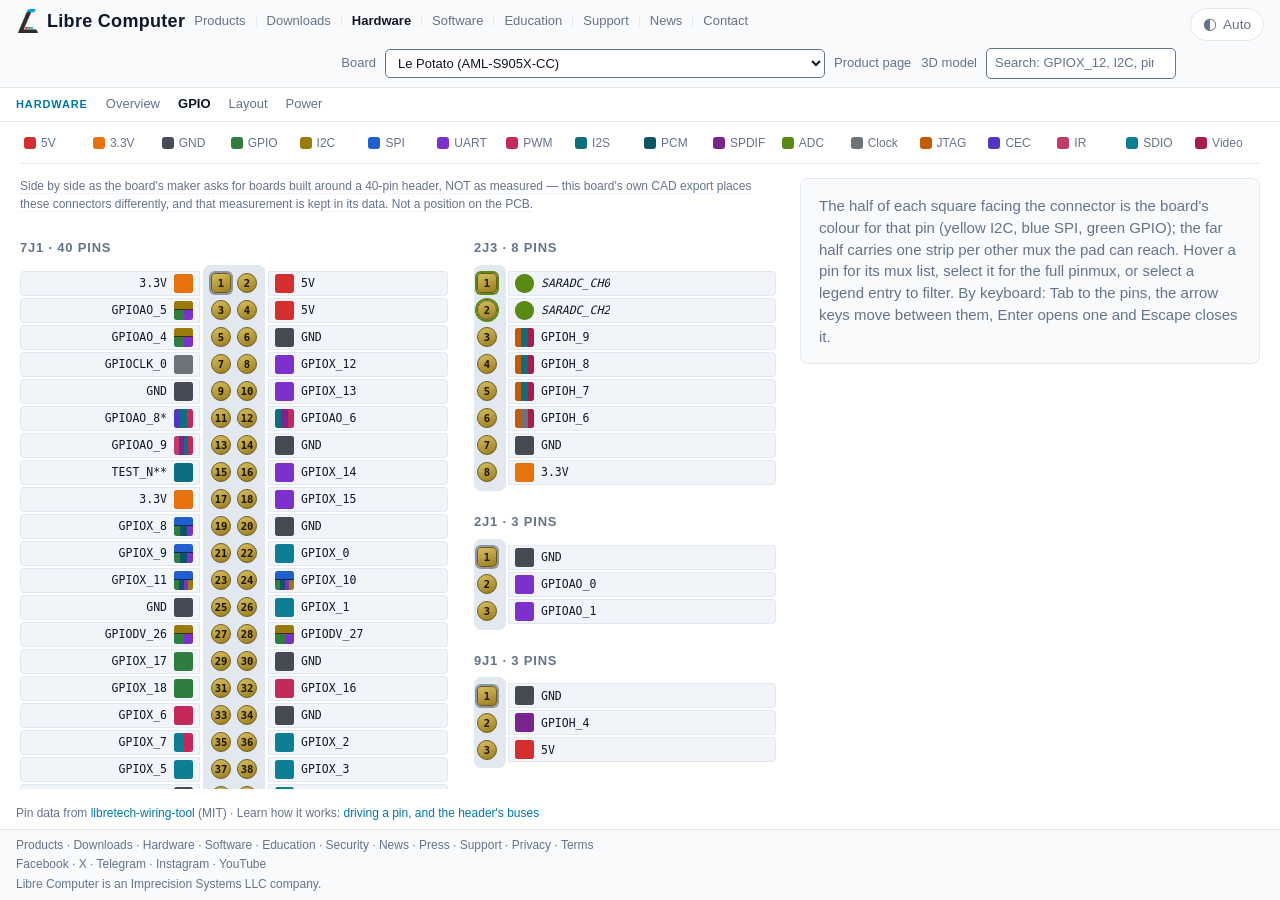
==== commit b6f34502: "One header, family row and footer on every Libre Computer site The shell kit's sync.py now writes th" ====
--- a/index.html
+++ b/index.html
@@ -10,6 +10,7 @@
 <meta name="viewport" content="width=device-width, initial-scale=1">
 <title>Libre Computer GPIO Pinout</title>
 <meta name="description" content="Interactive GPIO pinout and pinmux reference for Libre Computer single-board computers.">
+<link rel="canonical" href="https://gpio.hardware.libre.computer/">
 <link rel="icon" href="data:,">
 <link rel="stylesheet" href="css/lc-kit.css">
 <link rel="stylesheet" href="css/style.css">
@@ -24,11 +25,14 @@
   <div class="lc-brand">
     <a class="lc-brand-name" href="https://libre.computer">Libre Computer</a>
     <nav class="lc-sites" aria-label="Libre Computer sites">
+      <a class="lc-site" href="https://libre.computer/products/">Products</a>
+      <a class="lc-site" href="https://libre.computer/downloads/">Downloads</a>
+      <a class="lc-site" href="https://hardware.libre.computer/" aria-current="true">Hardware</a>
+      <a class="lc-site" href="https://software.libre.computer/">Software</a>
       <a class="lc-site" href="https://education.libre.computer/">Education</a>
-      <a class="lc-site" data-lc-site href="https://layout.hardware.libre.computer/">Layout</a>
-      <a class="lc-site" href="/" aria-current="true">GPIO Pinout</a>
-      <a class="lc-site" data-lc-site href="https://power.hardware.libre.computer/">Power</a>
-      <a class="lc-site" href="https://u-boot.software.libre.computer/">Software</a>
+      <a class="lc-site" href="https://hub.libre.computer/">Support</a>
+      <a class="lc-site" href="https://libre.computer/news/">News</a>
+      <a class="lc-site" href="https://libre.computer/#contact">Contact</a>
     </nav>
   </div>
   <div class="lc-controls">
@@ -37,6 +41,15 @@
     <input id="search" type="search" placeholder="Search: GPIOX_12, I2C, pin 7, B4…" autocomplete="off" spellcheck="false" aria-label="Search by pad, function, pin or ball">
   </div>
 </header>
+<nav class="lc-subnav" aria-label="Hardware">
+    <div class="lc-subnav-sites">
+      <span class="lc-subnav-label">Hardware</span>
+      <a href="https://hardware.libre.computer/">Overview</a>
+      <a href="https://gpio.hardware.libre.computer/" aria-current="true">GPIO</a>
+      <a data-lc-site href="https://layout.hardware.libre.computer/">Layout</a>
+      <a data-lc-site href="https://power.hardware.libre.computer/">Power</a>
+    </div>
+</nav>
 
 <nav id="legend-bar" aria-label="Mux classes"><div id="legend"></div></nav>
 
@@ -51,12 +64,29 @@
   </aside>
   <!-- after #panel: style.css sizes the panel by `#diagram + #panel` -->
   <p id="pin-keys" hidden>The arrow keys move between pins; Enter opens one, Escape closes it.</p>
+  <!-- the board's pins as plain HTML, written by tools/render.mjs and kept
+       in step by js/app.js (both through js/pinout.js boardPageHtml) -->
+  <section id="pin-table" aria-labelledby="pin-table-title"><h2 id="pin-table-title">Boards</h2><ul class="board-list"><li><a href="all-h3-cc-h3/">Tritium H3 (ALL-H3-CC-H3)</a> · Allwinner H3, 43 pins</li><li><a href="all-h3-cc-h5/">Tritium H5 (ALL-H3-CC-H5)</a> · Allwinner H5, 43 pins</li><li><a href="aml-a311d-cc/">Alta (AML-A311D-CC)</a> · Amlogic A311D, 43 pins</li><li><a href="aml-a311d-cm/">Alta Compute Module (AML-A311D-CM)</a> · Amlogic A311D, 200 pins</li><li><a href="aml-s805x-ac/">La Frite (AML-S805X-AC)</a> · Amlogic S805X, 48 pins</li><li><a href="aml-s805x-ac-v2/">Das Frite (AML-S805X-AC-V2)</a> · Amlogic S805X, 44 pins</li><li><a href="aml-s905d3-cc/">Solitude (AML-S905D3-CC)</a> · Amlogic S905D3, 43 pins</li><li><a href="aml-s905d3-cm/">Solitude Compute Module (AML-S905D3-CM)</a> · Amlogic S905D3, 200 pins</li><li><a href="aml-s905x-cc/">Le Potato (AML-S905X-CC)</a> · Amlogic S905X, 54 pins</li><li><a href="aml-s905x-cc-v2/">Sweet Potato (AML-S905X-CC-V2)</a> · Amlogic S905X, 54 pins</li><li><a href="roc-rk3328-cc/">Renegade (ROC-RK3328-CC)</a> · Rockchip RK3328, 46 pins</li><li><a href="roc-rk3399-pc/">Renegade Elite (ROC-RK3399-PC)</a> · Rockchip RK3399, 135 pins</li></ul></section><!-- /pin-table -->
 </main>
 
+<p class="lc-page-note">Pin data from <a href="https://github.com/libre-computer-project/libretech-wiring-tool">libretech-wiring-tool</a> (MIT)
+  &middot; Learn how it works: <a href="https://education.libre.computer/modules/io/">driving a pin, and the header's buses</a></p>
 <footer class="lc-footer">
-  Pin data from <a href="https://github.com/libre-computer-project/libretech-wiring-tool">libretech-wiring-tool</a> (MIT)
-  &middot; Learn how it works: <a href="https://education.libre.computer/modules/io/">driving a pin, and the header's buses</a>
-  &middot; <a href="https://libre.computer">libre.computer</a>
+  <nav class="lc-footer-links" aria-label="Libre Computer">
+    <a href="https://libre.computer/products/">Products</a> &middot;
+    <a href="https://libre.computer/downloads/">Downloads</a> &middot;
+    <a href="https://hardware.libre.computer/">Hardware</a> &middot;
+    <a href="https://software.libre.computer/">Software</a> &middot;
+    <a href="https://education.libre.computer/">Education</a> &middot;
+    <a href="https://libre.computer/security/">Security</a> &middot;
+    <a href="https://libre.computer/news/">News</a> &middot;
+    <a href="https://libre.computer/press/">Press</a> &middot;
+    <a href="https://hub.libre.computer/">Support</a> &middot;
+    <a href="https://libre.computer/privacy/">Privacy</a> &middot;
+    <a href="https://libre.computer/terms/">Terms</a>
+  </nav>
+  <p class="lc-footer-social"><a href="https://facebook.com/librecomputer" rel="noopener">Facebook</a> &middot; <a href="https://x.com/LibreComputer" rel="noopener">X</a> &middot; <a href="https://t.me/libre_computer" rel="noopener">Telegram</a> &middot; <a href="https://www.instagram.com/librecomputer/" rel="noopener">Instagram</a> &middot; <a href="https://www.youtube.com/c/LibreComputer" rel="noopener">YouTube</a></p>
+  <p class="lc-footer-company">Libre Computer is an <a href="https://imprecisionsystems.com/" rel="noopener">Imprecision Systems LLC</a> company.</p>
 </footer>
 
 <div id="tooltip" class="lc-tooltip" hidden></div>
--- a/css/lc-kit.css
+++ b/css/lc-kit.css
@@ -1,4 +1,4 @@
-/* lc-kit 1 sha256:49a98d562651cce432e0f0e8bd59669b63564b67a7129dab7db1aff492e4dc31 */
+/* lc-kit 1 sha256:46110dafa0fb4021689df2730b5b83c67ed2cb1804fa09593aa160363adb2fca */
 /* Libre Computer hardware-tool shell — shared by the GPIO pinout, the board
    layout viewer and the power tree.
  *
@@ -638,6 +638,8 @@
 
 /* ---- footer ------------------------------------------------------------ */
 
+/* The same footer on every site (sync.py FOOTER): the sections, the social
+   accounts, the company. */
 .lc-footer {
   flex: none;
   padding: 7px 16px;
@@ -646,6 +648,21 @@
   font-size: 12px;
   color: var(--text-dim);
 }
+.lc-footer p { margin: 2px 0 0; }
+.lc-footer a { color: var(--text-dim); }
+.lc-footer a:hover { color: var(--accent); }
+.lc-footer-links a { white-space: nowrap; }
+
+/* A page's own note above the footer: where its data comes from, and the
+   education module that explains it. */
+.lc-page-note {
+  flex: none;
+  margin: 0;
+  padding: 6px 16px;
+  font-size: 12px;
+  color: var(--text-dim);
+}
+html.lc-embed .lc-page-note { display: none; }
 
 /* ---- shared bits both tools grew separately ---------------------------- */
 
--- a/css/style.css
+++ b/css/style.css
@@ -91,6 +91,22 @@
   overflow: auto;
 }
 
+/* ---- the pin table (section#pin-table) ----
+
+   The board's pins as plain HTML, written into each page by tools/render.mjs
+   for a reader or crawler that runs no script, and kept on the board shown by
+   js/app.js. Its own full-width row under the drawing where the page scrolls;
+   where it does not -- the one-page frame below, and a frame on another site
+   (?embed=1) -- it gives way once the drawing is up, so neither layout
+   changes. */
+#pin-table { flex: 1 1 100%; min-width: 0; }
+#pin-table:empty { display: none; }
+#pin-table h2 { font-size: 18px; margin: 8px 0 4px; }
+#pin-table .lc-table-scroll { margin: 14px 0; }
+#pin-table .pin-table caption { font-weight: 600; color: var(--text); }
+#pin-table .pin-table td, #pin-table .pin-table th { font-size: 13px; }
+html.lc-embed body.app-ready #pin-table { display: none; }
+
 /* ---- unreleased / pre-production boards (?hidden=1; the flag is the kit's) ---- */
 
 /* Its own full-width bar between the legend and main, aligned with them:
@@ -702,6 +718,9 @@
   body { overflow: hidden; }
   main { flex-wrap: nowrap; }
   #diagram, #panel { max-height: 100%; }
+  /* the frame never scrolls, so the plain pin table has no room once the
+     drawing is up (see "the pin table" above) */
+  body.app-ready #pin-table { display: none; }
   /* Stack the headers into COLUMNS rather than rows. Each keeps its natural
      width -- a 40-pin header is wide because two rails of pad names are wide,
      and squeezing it to share a row only ellipses the names. What wastes
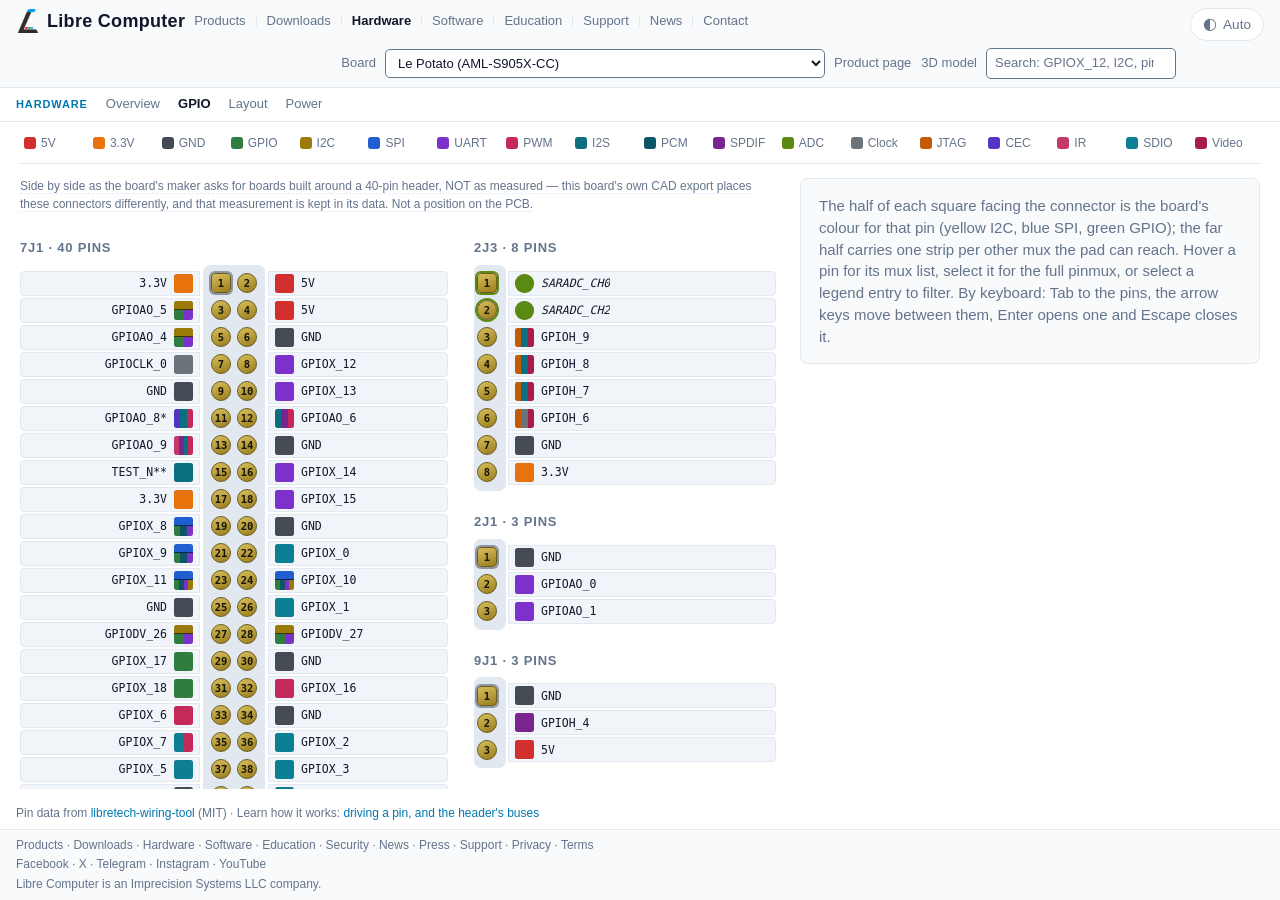
==== commit 5f022cba: "Navigation round 3: tool front pages say what they show; Tritium's versions - The GPIO, layout and p" ====
--- a/index.html
+++ b/index.html
@@ -66,7 +66,7 @@
   <p id="pin-keys" hidden>The arrow keys move between pins; Enter opens one, Escape closes it.</p>
   <!-- the board's pins as plain HTML, written by tools/render.mjs and kept
        in step by js/app.js (both through js/pinout.js boardPageHtml) -->
-  <section id="pin-table" aria-labelledby="pin-table-title"><h2 id="pin-table-title">Boards</h2><ul class="board-list"><li><a href="all-h3-cc-h3/">Tritium H3 (ALL-H3-CC-H3)</a> · Allwinner H3, 43 pins</li><li><a href="all-h3-cc-h5/">Tritium H5 (ALL-H3-CC-H5)</a> · Allwinner H5, 43 pins</li><li><a href="aml-a311d-cc/">Alta (AML-A311D-CC)</a> · Amlogic A311D, 43 pins</li><li><a href="aml-a311d-cm/">Alta Compute Module (AML-A311D-CM)</a> · Amlogic A311D, 200 pins</li><li><a href="aml-s805x-ac/">La Frite (AML-S805X-AC)</a> · Amlogic S805X, 48 pins</li><li><a href="aml-s805x-ac-v2/">Das Frite (AML-S805X-AC-V2)</a> · Amlogic S805X, 44 pins</li><li><a href="aml-s905d3-cc/">Solitude (AML-S905D3-CC)</a> · Amlogic S905D3, 43 pins</li><li><a href="aml-s905d3-cm/">Solitude Compute Module (AML-S905D3-CM)</a> · Amlogic S905D3, 200 pins</li><li><a href="aml-s905x-cc/">Le Potato (AML-S905X-CC)</a> · Amlogic S905X, 54 pins</li><li><a href="aml-s905x-cc-v2/">Sweet Potato (AML-S905X-CC-V2)</a> · Amlogic S905X, 54 pins</li><li><a href="roc-rk3328-cc/">Renegade (ROC-RK3328-CC)</a> · Rockchip RK3328, 46 pins</li><li><a href="roc-rk3399-pc/">Renegade Elite (ROC-RK3399-PC)</a> · Rockchip RK3399, 135 pins</li></ul></section><!-- /pin-table -->
+  <section id="pin-table" aria-labelledby="pin-table-title"><h2 id="pin-table-title">Boards</h2><p class="board-list-lede">Interactive GPIO pinout and pinmux reference for Libre Computer single-board computers.</p><ul class="board-list"><li><a href="/all-h3-cc-h3/">Tritium H3 (ALL-H3-CC-H3)</a> · Allwinner H3, 43 pins</li><li><a href="/all-h3-cc-h5/">Tritium H5 (ALL-H3-CC-H5)</a> · Allwinner H5, 43 pins</li><li><a href="/aml-a311d-cc/">Alta (AML-A311D-CC)</a> · Amlogic A311D, 43 pins</li><li><a href="/aml-a311d-cm/">Alta Compute Module (AML-A311D-CM)</a> · Amlogic A311D, 200 pins</li><li><a href="/aml-s805x-ac/">La Frite (AML-S805X-AC)</a> · Amlogic S805X, 48 pins</li><li><a href="/aml-s805x-ac-v2/">Das Frite (AML-S805X-AC-V2)</a> · Amlogic S805X, 44 pins</li><li><a href="/aml-s905d3-cc/">Solitude (AML-S905D3-CC)</a> · Amlogic S905D3, 43 pins</li><li><a href="/aml-s905d3-cm/">Solitude Compute Module (AML-S905D3-CM)</a> · Amlogic S905D3, 200 pins</li><li><a href="/aml-s905x-cc/">Le Potato (AML-S905X-CC)</a> · Amlogic S905X, 54 pins</li><li><a href="/aml-s905x-cc-v2/">Sweet Potato (AML-S905X-CC-V2)</a> · Amlogic S905X, 54 pins</li><li><a href="/roc-rk3328-cc/">Renegade (ROC-RK3328-CC)</a> · Rockchip RK3328, 46 pins</li><li><a href="/roc-rk3399-pc/">Renegade Elite (ROC-RK3399-PC)</a> · Rockchip RK3399, 135 pins</li></ul></section><!-- /pin-table -->
 </main>
 
 <p class="lc-page-note">Pin data from <a href="https://github.com/libre-computer-project/libretech-wiring-tool">libretech-wiring-tool</a> (MIT)
--- a/css/lc-kit.css
+++ b/css/lc-kit.css
@@ -1,4 +1,4 @@
-/* lc-kit 1 sha256:46110dafa0fb4021689df2730b5b83c67ed2cb1804fa09593aa160363adb2fca */
+/* lc-kit 1 sha256:87ff922c6e95d3d0f49850e9a0296f3799f50765f6e0bcb23ae6ee914a38552b */
 /* Libre Computer hardware-tool shell — shared by the GPIO pinout, the board
    layout viewer and the power tree.
  *
@@ -337,10 +337,11 @@
   .lc-board-links a { display: inline-block; padding: 10px 0; line-height: 20px; }
 }
 
-/* The second bar under the title bar, for a family of sites behind one switcher
-   entry (Software: U-Boot, Memory, Linux). Its label and site links are
-   written by sync.py (SUBNAV); the site's own pages sit at the far end, in
-   .lc-subnav-pages. The same voice as education's section bar. */
+/* The second bar under the title bar, for a family of sites behind one header
+   section (Hardware, Software). Its label and site links are written by
+   sync.py (SUBNAV). A site's own pages are a bar of their own under it
+   (nav.lc-subnav-local, aria-label "<site> pages"), so each bar has one
+   current item. The same voice as education's section bar. */
 .lc-subnav {
   flex: none;
   display: flex;
@@ -359,6 +360,8 @@
   gap: 4px 18px;
 }
 .lc-subnav-pages { margin-left: auto; }
+.lc-subnav-local { padding-top: 5px; padding-bottom: 5px; background: var(--bg-raised); }
+.lc-subnav-local .lc-subnav-pages { margin-left: 0; }
 .lc-subnav a { color: var(--text-dim); white-space: nowrap; }
 .lc-subnav a:hover { color: var(--accent); text-decoration: none; }
 .lc-subnav a[aria-current] { color: var(--text); font-weight: 600; }
@@ -653,6 +656,13 @@
 .lc-footer a:hover { color: var(--accent); }
 .lc-footer-links a { white-space: nowrap; }
 
+/* A tool's front page: what the tool shows and every board's own page, in
+   the HTML for a reader that runs no script (each site's tools/render.mjs). */
+.lc-tool-index { padding: 16px; font-size: 14px; color: var(--text-dim); }
+.lc-tool-index h2 { margin: 0 0 6px; font-size: 16px; color: var(--text); }
+.lc-tool-index p { margin: 0 0 8px; }
+.lc-tool-index ul { margin: 0; padding-left: 18px; columns: 16rem; }
+
 /* A page's own note above the footer: where its data comes from, and the
    education module that explains it. */
 .lc-page-note {
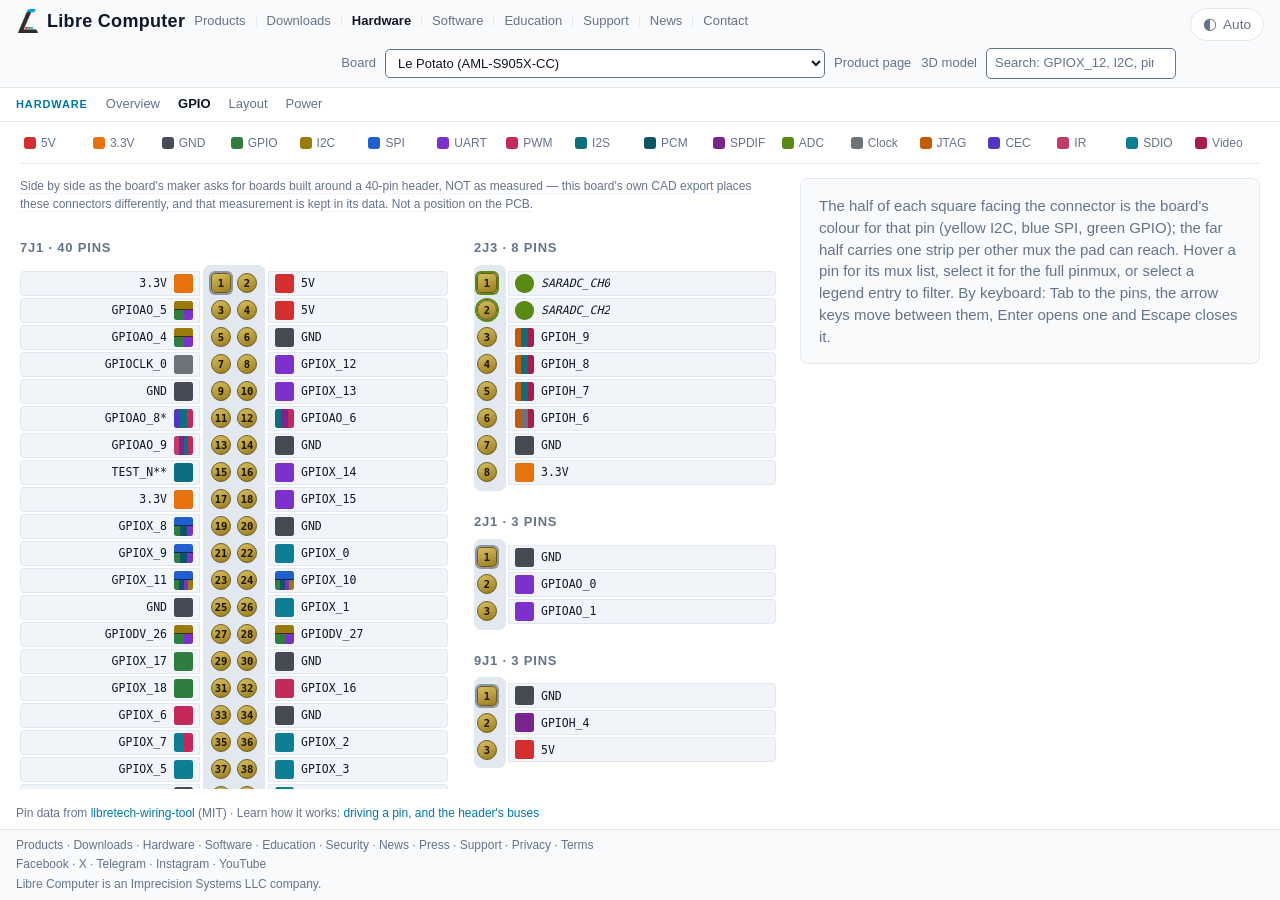
==== commit 47402f0b: "The pin legend is a group, not a navigation landmark; render keeps the kit row - #legend-bar holds t" ====
--- a/index.html
+++ b/index.html
@@ -51,7 +51,7 @@
     </div>
 </nav>
 
-<nav id="legend-bar" aria-label="Mux classes"><div id="legend"></div></nav>
+<div id="legend-bar" role="group" aria-label="Mux classes"><div id="legend"></div></div>
 
 <div id="board-flag-slot" hidden></div>
 
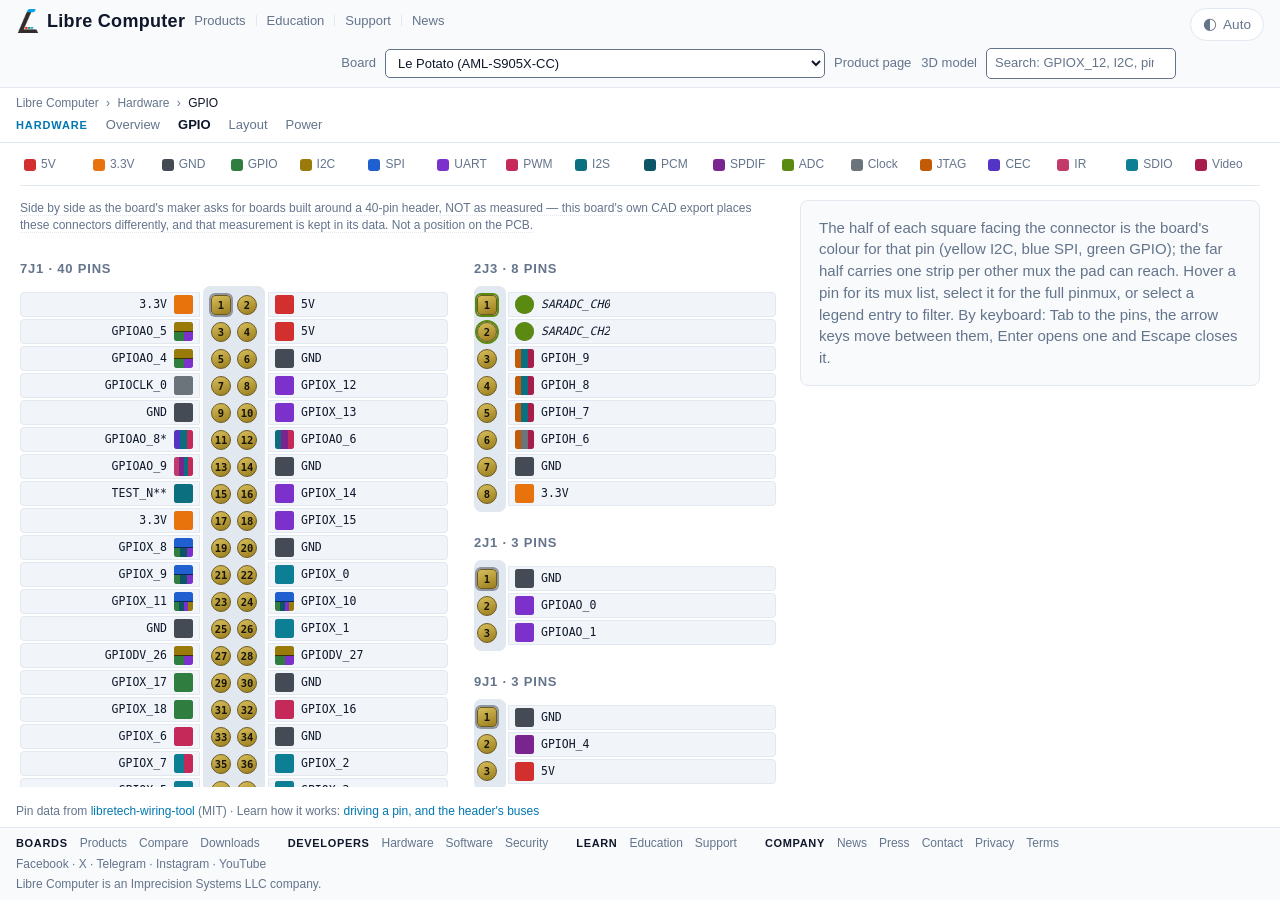
==== commit d2be9bf3: "Board-as-hub navigation: four-section top bar, board menu, breadcrumbs, footer groups From the shell" ====
--- a/index.html
+++ b/index.html
@@ -26,13 +26,9 @@
     <a class="lc-brand-name" href="https://libre.computer">Libre Computer</a>
     <nav class="lc-sites" aria-label="Libre Computer sites">
       <a class="lc-site" href="https://libre.computer/products/">Products</a>
-      <a class="lc-site" href="https://libre.computer/downloads/">Downloads</a>
-      <a class="lc-site" href="https://hardware.libre.computer/" aria-current="true">Hardware</a>
-      <a class="lc-site" href="https://software.libre.computer/">Software</a>
       <a class="lc-site" href="https://education.libre.computer/">Education</a>
       <a class="lc-site" href="https://hub.libre.computer/">Support</a>
       <a class="lc-site" href="https://libre.computer/news/">News</a>
-      <a class="lc-site" href="https://libre.computer/#contact">Contact</a>
     </nav>
   </div>
   <div class="lc-controls">
@@ -43,6 +39,8 @@
 </header>
 <nav class="lc-subnav" aria-label="Hardware">
     <div class="lc-subnav-sites">
+      <nav class="lc-crumbs" aria-label="Breadcrumb"><a href="https://libre.computer/">Libre Computer</a> <span aria-hidden="true">›</span> <a href="https://hardware.libre.computer/">Hardware</a> <span aria-hidden="true">›</span> <span aria-current="page">GPIO</span></nav>
+      <script type="application/ld+json">{"@context": "https://schema.org", "@type": "BreadcrumbList", "itemListElement": [{"@type": "ListItem", "position": 1, "name": "Libre Computer", "item": "https://libre.computer/"}, {"@type": "ListItem", "position": 2, "name": "Hardware", "item": "https://hardware.libre.computer/"}, {"@type": "ListItem", "position": 3, "name": "GPIO", "item": "https://gpio.hardware.libre.computer/"}]}</script>
       <span class="lc-subnav-label">Hardware</span>
       <a href="https://hardware.libre.computer/">Overview</a>
       <a href="https://gpio.hardware.libre.computer/" aria-current="true">GPIO</a>
@@ -73,17 +71,10 @@
   &middot; Learn how it works: <a href="https://education.libre.computer/modules/io/">driving a pin, and the header's buses</a></p>
 <footer class="lc-footer">
   <nav class="lc-footer-links" aria-label="Libre Computer">
-    <a href="https://libre.computer/products/">Products</a> &middot;
-    <a href="https://libre.computer/downloads/">Downloads</a> &middot;
-    <a href="https://hardware.libre.computer/">Hardware</a> &middot;
-    <a href="https://software.libre.computer/">Software</a> &middot;
-    <a href="https://education.libre.computer/">Education</a> &middot;
-    <a href="https://libre.computer/security/">Security</a> &middot;
-    <a href="https://libre.computer/news/">News</a> &middot;
-    <a href="https://libre.computer/press/">Press</a> &middot;
-    <a href="https://hub.libre.computer/">Support</a> &middot;
-    <a href="https://libre.computer/privacy/">Privacy</a> &middot;
-    <a href="https://libre.computer/terms/">Terms</a>
+    <div class="lc-footer-group"><span class="lc-footer-head">Boards</span><a href="https://libre.computer/products/">Products</a><a href="https://libre.computer/compare/">Compare</a><a href="https://libre.computer/downloads/">Downloads</a></div>
+    <div class="lc-footer-group"><span class="lc-footer-head">Developers</span><a href="https://hardware.libre.computer/">Hardware</a><a href="https://software.libre.computer/">Software</a><a href="https://libre.computer/security/">Security</a></div>
+    <div class="lc-footer-group"><span class="lc-footer-head">Learn</span><a href="https://education.libre.computer/">Education</a><a href="https://hub.libre.computer/">Support</a></div>
+    <div class="lc-footer-group"><span class="lc-footer-head">Company</span><a href="https://libre.computer/news/">News</a><a href="https://libre.computer/press/">Press</a><a href="https://libre.computer/#contact">Contact</a><a href="https://libre.computer/privacy/">Privacy</a><a href="https://libre.computer/terms/">Terms</a></div>
   </nav>
   <p class="lc-footer-social"><a href="https://facebook.com/librecomputer" rel="noopener">Facebook</a> &middot; <a href="https://x.com/LibreComputer" rel="noopener">X</a> &middot; <a href="https://t.me/libre_computer" rel="noopener">Telegram</a> &middot; <a href="https://www.instagram.com/librecomputer/" rel="noopener">Instagram</a> &middot; <a href="https://www.youtube.com/c/LibreComputer" rel="noopener">YouTube</a></p>
   <p class="lc-footer-company">Libre Computer is an <a href="https://imprecisionsystems.com/" rel="noopener">Imprecision Systems LLC</a> company.</p>
--- a/css/lc-kit.css
+++ b/css/lc-kit.css
@@ -1,4 +1,4 @@
-/* lc-kit 1 sha256:87ff922c6e95d3d0f49850e9a0296f3799f50765f6e0bcb23ae6ee914a38552b */
+/* lc-kit 1 sha256:a7a3ab5e59e4961fccd9a7aa596e9d2a4f72d52913530e20eeb98b5a4cabcb36 */
 /* Libre Computer hardware-tool shell — shared by the GPIO pinout, the board
    layout viewer and the power tree.
  *
@@ -377,8 +377,32 @@
   text-transform: uppercase;
   color: var(--accent);
 }
+/* The trail in front of the row (sync.py crumbs_html): where this page sits,
+   Products › board › view or Libre Computer › family › tool. The row
+   wraps, so the trail takes a line of its own above the links. */
+.lc-subnav-sites { flex-wrap: wrap; }
+.lc-crumbs {
+  flex: 1 0 100%;
+  font-size: 12px;
+  color: var(--text-dim);
+}
+.lc-crumbs span[aria-hidden] { margin: 0 4px; }
+.lc-crumbs [aria-current] { color: var(--text); }
+/* On a board's page the row is the board's menu: Overview, Downloads, then
+   its Hardware and Software views, each group behind a small label. */
+.lc-board-group { display: inline-flex; align-items: baseline; gap: 4px 12px; }
+.lc-board-group-label {
+  font-size: 11px;
+  color: var(--text-dim);
+  text-transform: uppercase;
+  letter-spacing: .06em;
+}
+.lc-subnav a[aria-current="page"] { color: var(--text); font-weight: 600; }
 /* A phone: one sideways-scrolling row, not a wrap of single links. */
 @media (max-width: 819.98px) {
+  .lc-subnav-sites { flex-wrap: nowrap; }
+  .lc-crumbs { flex: none; padding: 10px 0; }
+  .lc-board-group { flex: none; }
   .lc-subnav {
     flex-wrap: nowrap;
     padding-top: 0;
@@ -655,6 +679,16 @@
 .lc-footer a { color: var(--text-dim); }
 .lc-footer a:hover { color: var(--accent); }
 .lc-footer-links a { white-space: nowrap; }
+/* Its four groups (Boards, Developers, Learn, Company), side by side. */
+.lc-footer-links { display: flex; flex-wrap: wrap; gap: 4px 28px; margin-bottom: 4px; }
+.lc-footer-group { display: flex; flex-wrap: wrap; align-items: baseline; gap: 2px 12px; }
+.lc-footer-head {
+  font-size: 11px;
+  font-weight: 700;
+  letter-spacing: .06em;
+  text-transform: uppercase;
+  color: var(--text);
+}
 
 /* A tool's front page: what the tool shows and every board's own page, in
    the HTML for a reader that runs no script (each site's tools/render.mjs). */
